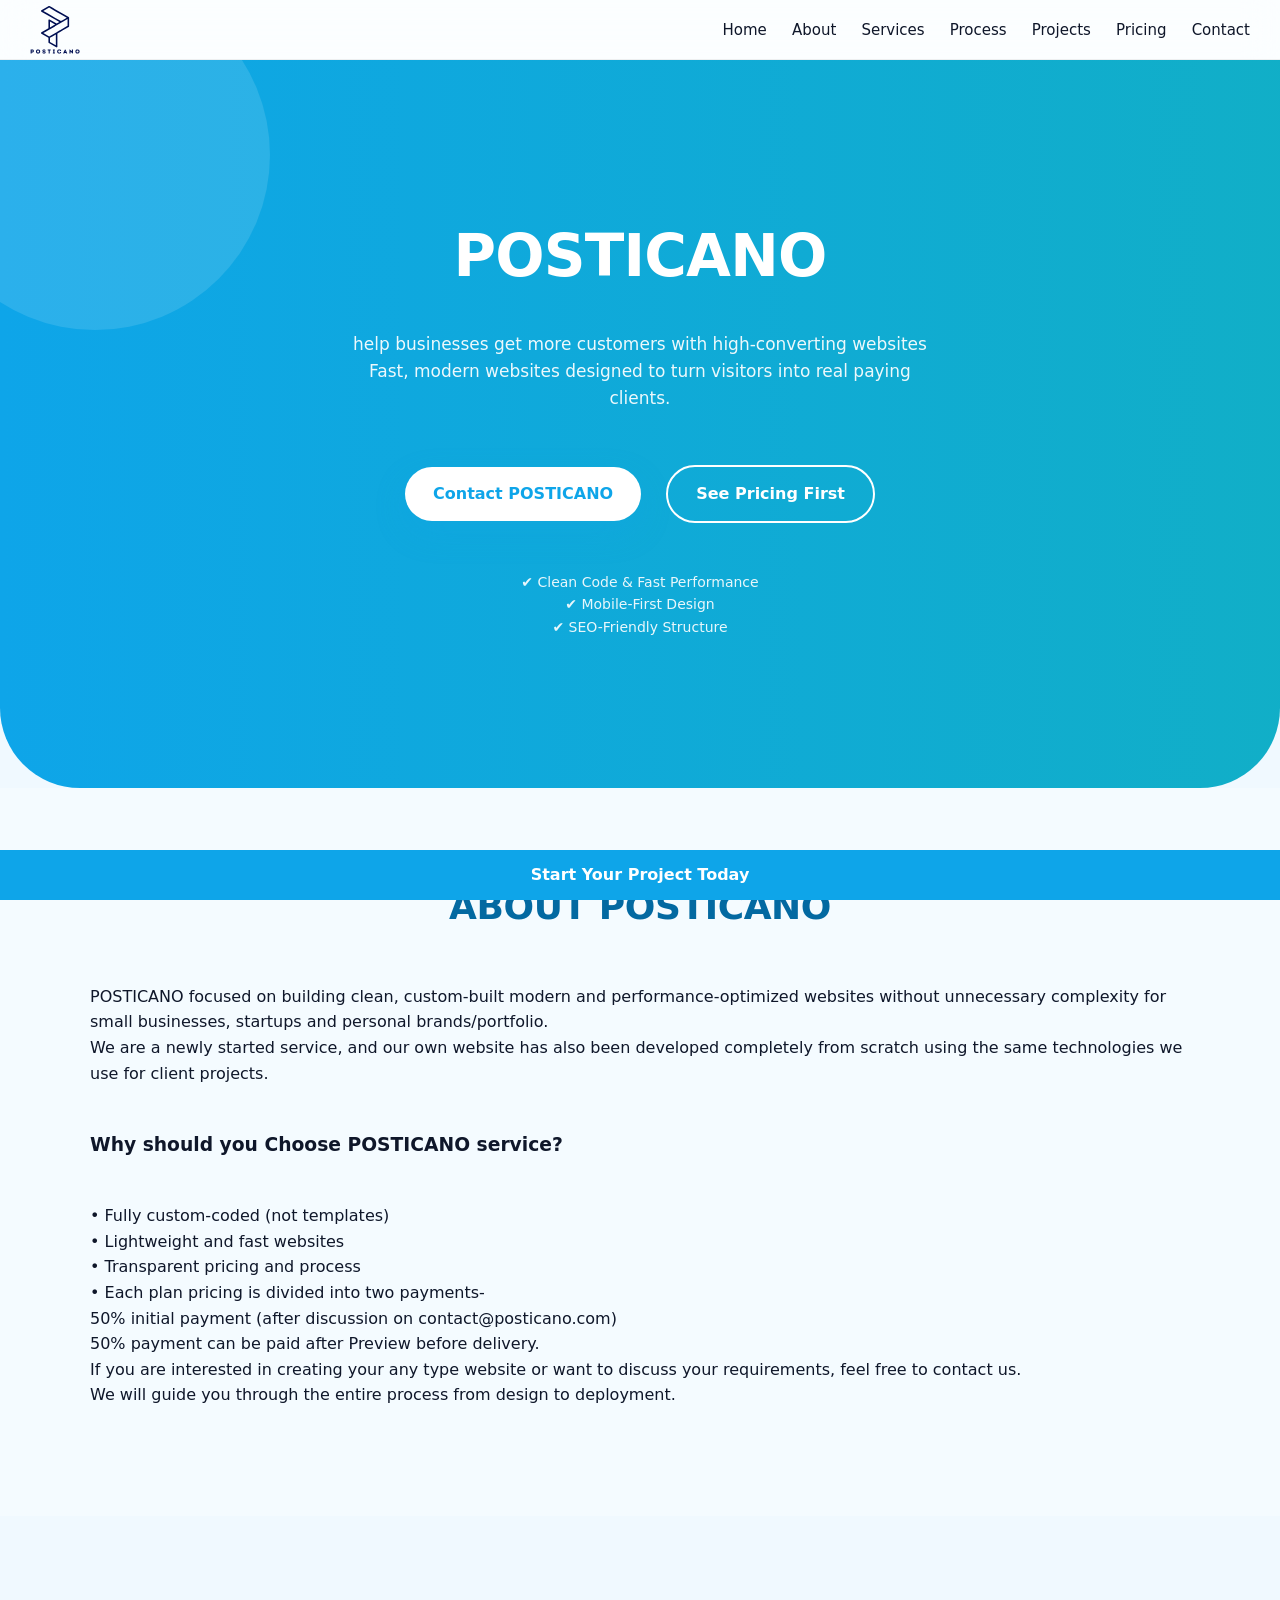
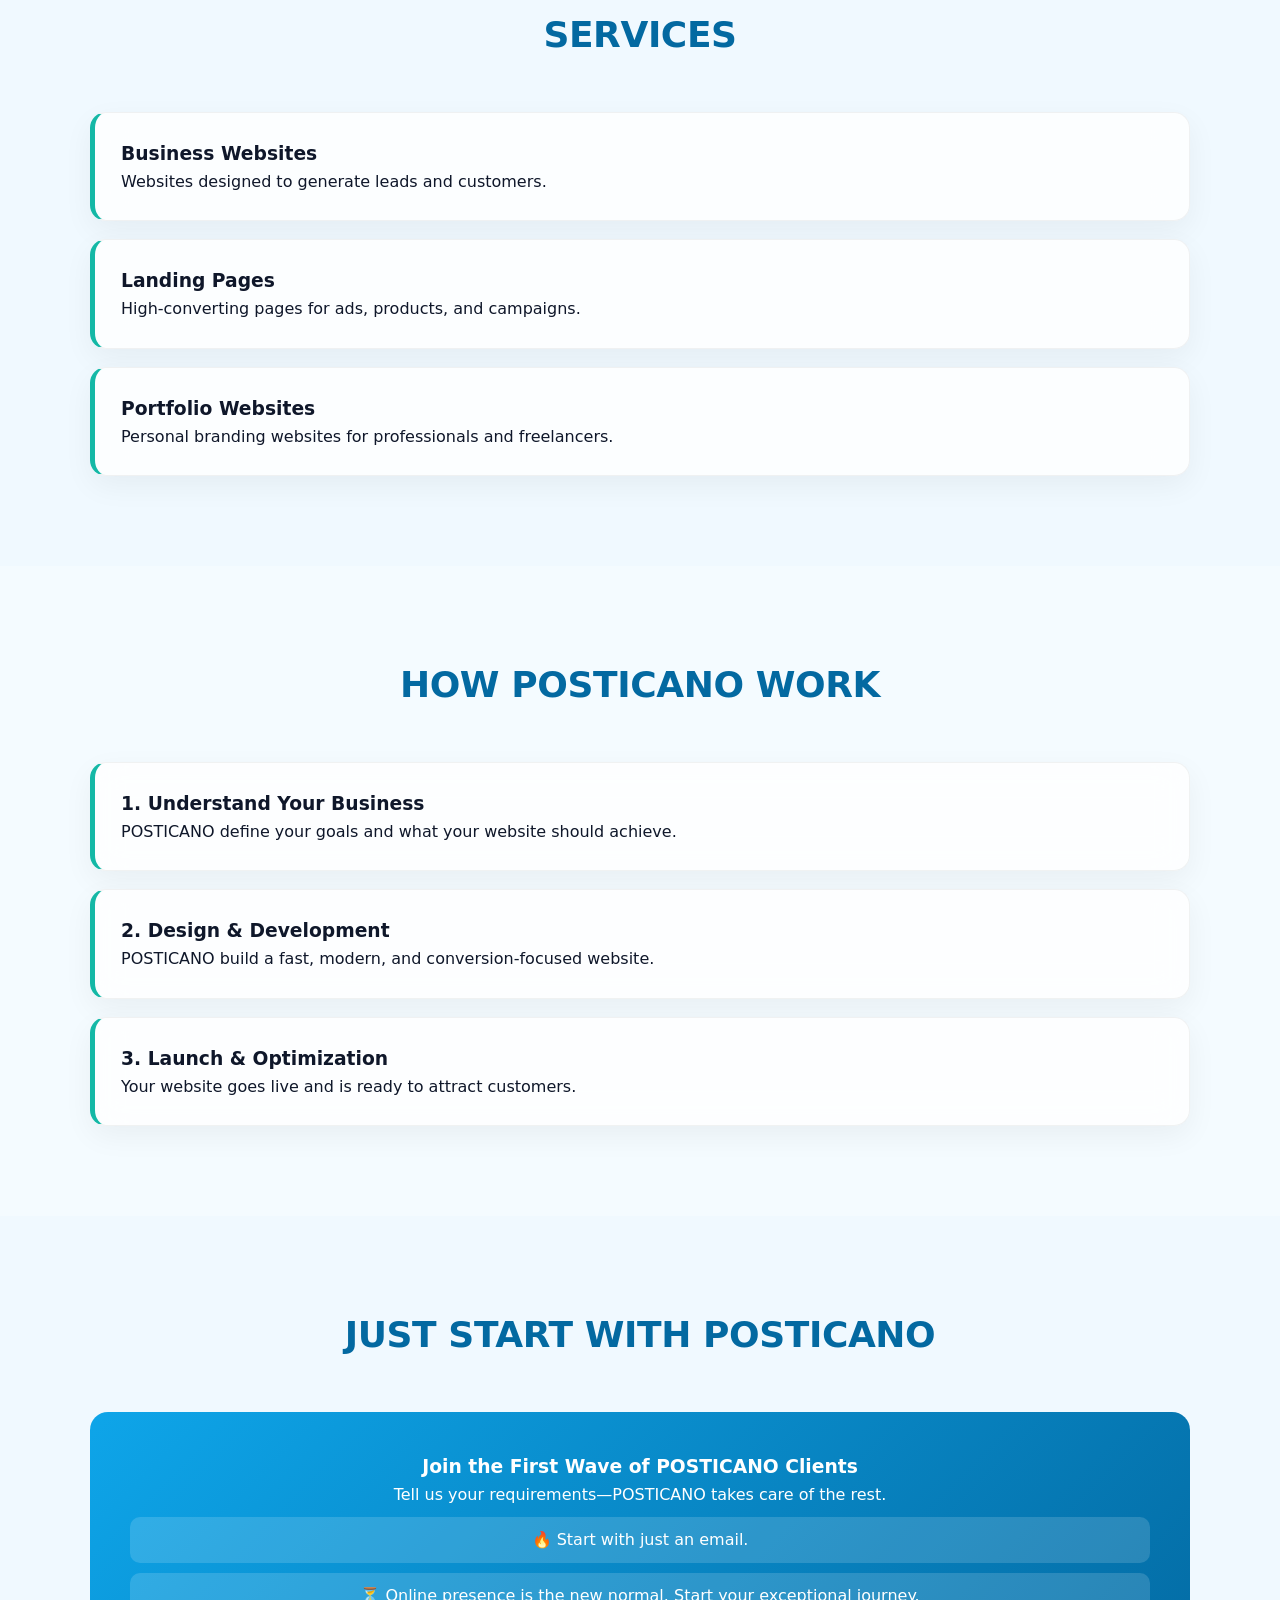
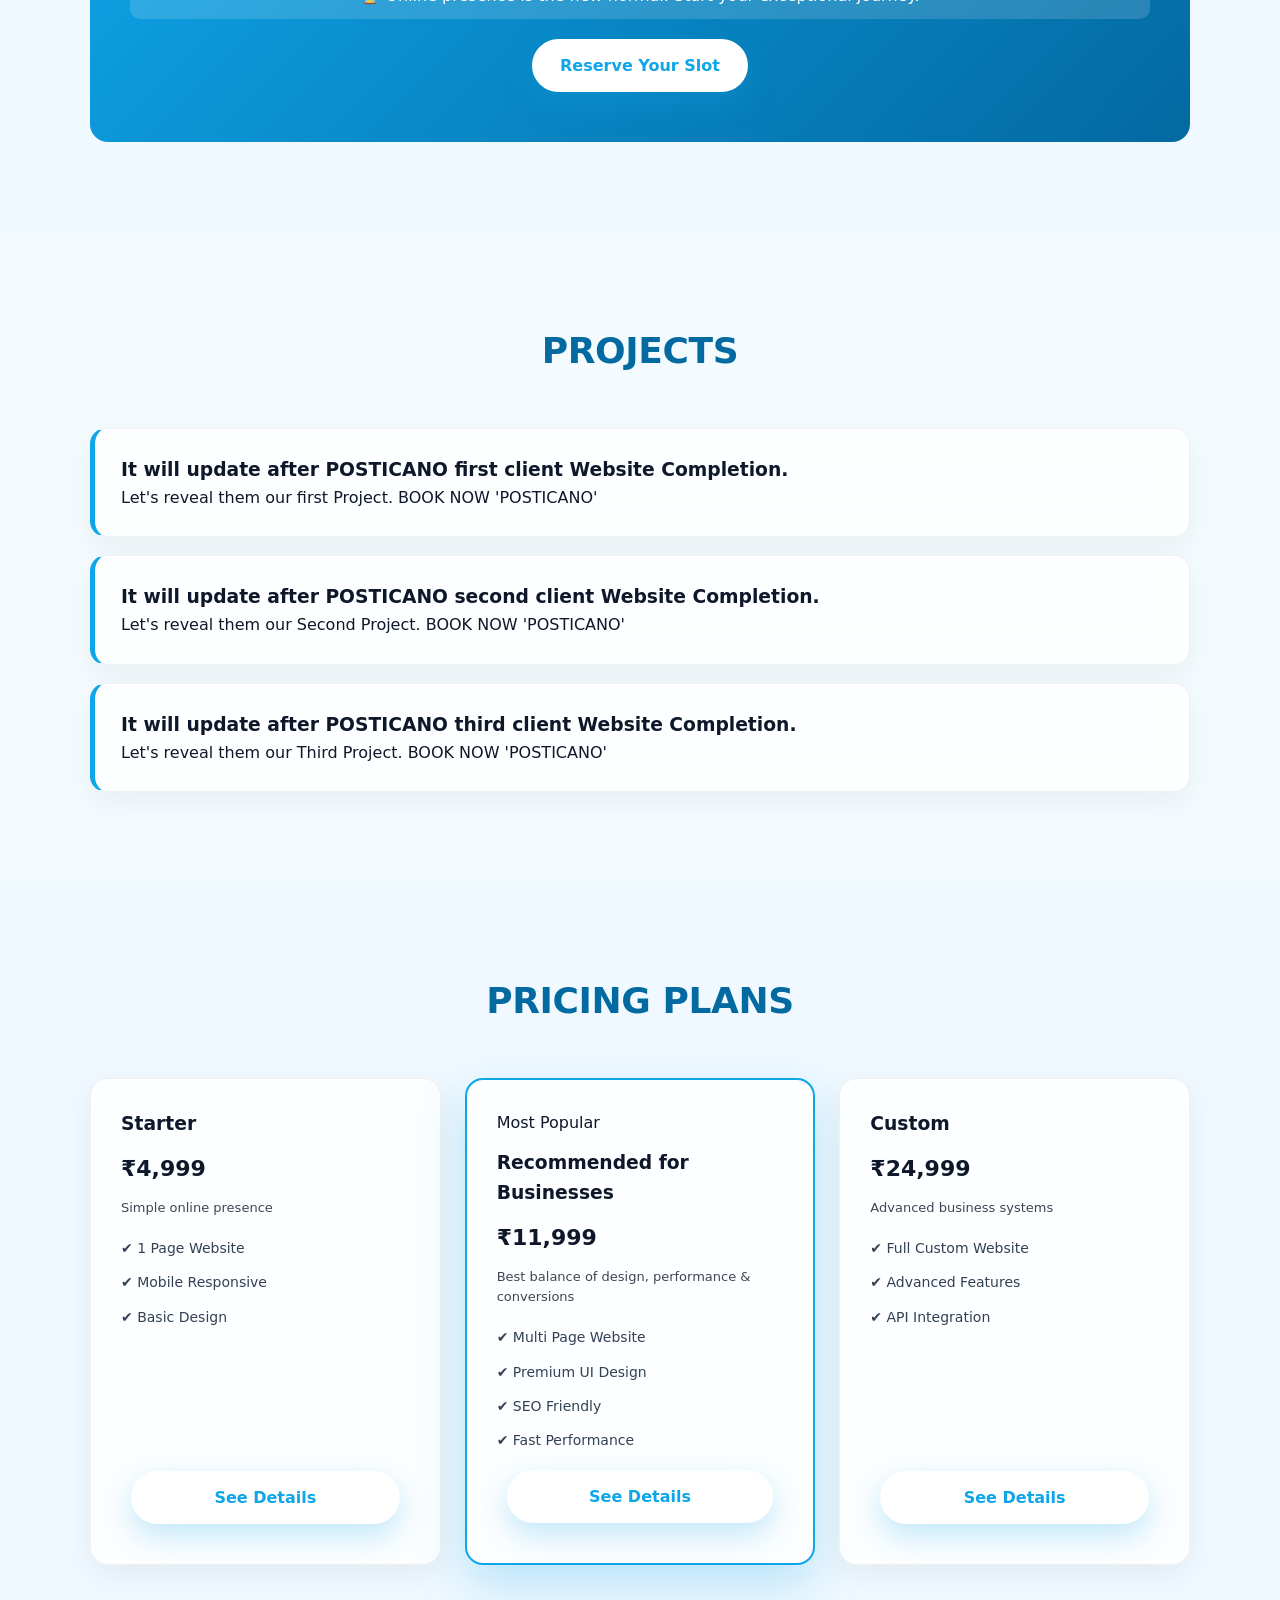
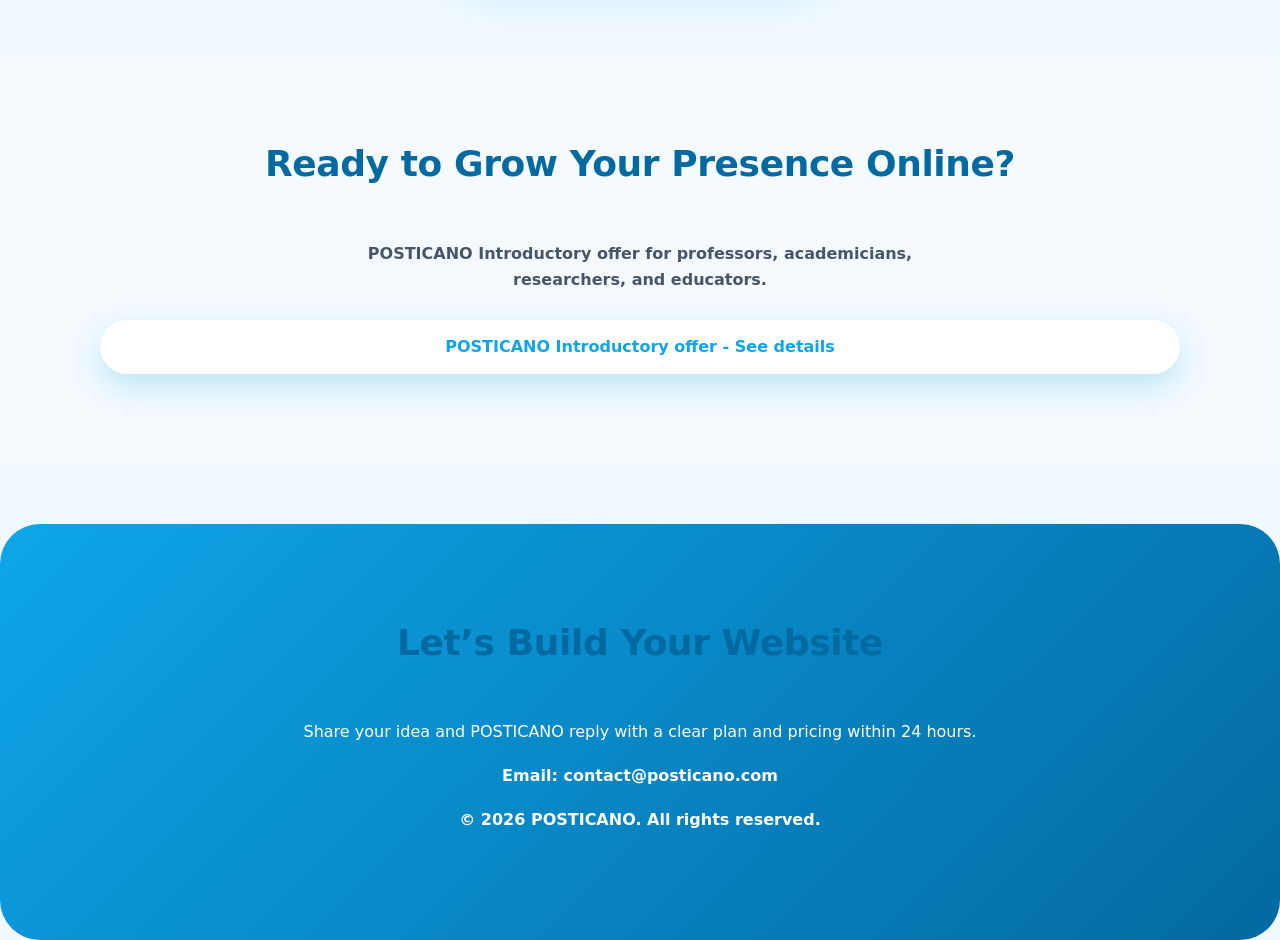
==== index.html @ 4bf5149e "Update index.html" ====
<!DOCTYPE html>
<html lang="en">

<head>
  <meta charset="UTF-8" />
  <meta name="viewport" content="width=device-width, initial-scale=1.0"/>

  <title>POSTICANO | Freelance Web Developement Service</title>
  <link rel="icon" type="image/svg+xml" href="/favicon.svg">

  <meta name="description" content="Freelance web developer building high-converting, fast, and modern websites for businesses that want more customers.">

  <link rel="stylesheet" href="style.css">
	<link rel="manifest" href="posticano/manifest.json">

<meta name="theme-color" content="#0EA5E9">

<link rel="apple-touch-icon" href="/icons/icon-192.png">

<meta name="apple-mobile-web-app-capable" content="yes">

<meta name="apple-mobile-web-app-status-bar-style" content="default">

	<!-- Google tag (gtag.js) -->
<script async src="https://www.googletagmanager.com/gtag/js?id=G-PV6RDP1KFN"></script>
<script>
  window.dataLayer = window.dataLayer || [];
  function gtag(){dataLayer.push(arguments);}
  gtag('js', new Date());

  gtag('config', 'G-PV6RDP1KFN');
</script>
</head>

<body>

  <!-- ================= PROGRESS BAR ================= -->
  <div id="progress-bar"></div>

  <!-- ================= NAVBAR ================= -->
  <nav>

    
    <div>
      <a href="/" class="logo">
  <img src="logo.svg" alt="Logo"></a></div>

    <div>
      <a href="#home">Home</a>
      <a href="#about">About</a>
      <a href="#services">Services</a>
      <a href="#process">Process</a>
      <a href="#projects">Projects</a>
      <a href="#pricing">Pricing</a>
      <a href="#contact">Contact</a>
    </div>
  </nav>

  <!-- ================= HERO ================= -->
  <header class="hero" id="home">

    <div class="container reveal">

      <h1>
        POSTICANO
      </h1>

      <p>
        help businesses get more customers with high-converting websites Fast, modern websites designed to turn visitors into real paying clients.
      </p>

      <!-- CTA -->
      <div>
        <a href="#contact" class="btn primary">Contact POSTICANO</a>
        <a href="#pricing" class="btn secondary">See Pricing First</a>
      </div>

      <!-- TRUST SIGNAL -->
      <div style="margin-top:20px; font-size:14px; opacity:0.9;">
        ✔ Clean Code & Fast Performance<br>
        ✔ Mobile-First Design<br>
        ✔ SEO-Friendly Structure
      </div>

    </div>

  </header>

  <!-- ================= ABOUT ================= -->
  <section id="about">
    <div class="container reveal">

      <h2>ABOUT POSTICANO</h2>

      <p>
         POSTICANO focused on building clean, custom-built modern and performance-optimized websites without unnecessary complexity for small businesses, startups and personal brands/portfolio.<br>
        We are a newly started service, and our own website has also been developed completely from scratch using the same technologies we use for client projects.<br><br>                                                
	<h3>Why should you Choose POSTICANO service?</h3><br>
        • Fully custom-coded (not templates)<br>
        • Lightweight and fast websites<br>
        • Transparent pricing and process<br>
        • Each plan pricing is divided into two payments-<br>
          50% initial payment (after discussion on contact@posticano.com)<br>
          50% payment can be paid after Preview before delivery.<br>
        If you are interested in creating your any type website or want to discuss your requirements, feel free to contact us.<br>
        We will guide you through the entire process from design to deployment.
      </p>
    </div>
  </section>

  <!-- ================= SERVICES ================= -->
  <section id="services">
    <div class="container">

      <h2>SERVICES</h2>

      <div class="service-box reveal">
        <h3>Business Websites</h3>
        <p>Websites designed to generate leads and customers.</p>
      </div>

      <div class="service-box reveal">
        <h3>Landing Pages</h3>
        <p>High-converting pages for ads, products, and campaigns.</p>
      </div>

      <div class="service-box reveal">
        <h3>Portfolio Websites</h3>
        <p>Personal branding websites for professionals and freelancers.</p>
      </div>

    </div>
  </section>

  <!-- ================= PROCESS ================= -->
  <section id="process">
    <div class="container reveal">

      <h2>HOW POSTICANO WORK</h2>

      <div class="service-box">
        <h3>1. Understand Your Business</h3>
        <p>POSTICANO define your goals and what your website should achieve.</p>
      </div>

      <div class="service-box">
        <h3>2. Design & Development</h3>
        <p>POSTICANO build a fast, modern, and conversion-focused website.</p>
      </div>

      <div class="service-box">
        <h3>3. Launch & Optimization</h3>
        <p>Your website goes live and is ready to attract customers.</p>
      </div>

    </div>
  </section>

  <!-- ================= URGENCY ================= -->
  <section class="urgency reveal">
    <div class="container">

      <h2>JUST START WITH POSTICANO</h2>

      <div class="urgency-box">

        <h3>Join the First Wave of POSTICANO Clients</h3>

        <p>
          Tell us your requirements—POSTICANO takes care of the rest.
        </p>

        <div class="slot">🔥 Start with just an email.</div>
        <div class="slot">⏳ Online presence is the new normal. Start your exceptional journey.</div>

        <a href="#contact" class="btn primary">Reserve Your Slot</a>

      </div>

    </div>
  </section>

  <!-- ================= PROJECTS ================= -->
  <section id="projects">
    <div class="container">

      <h2>PROJECTS</h2>

      <div class="project-card reveal">
        <h3>It will update after POSTICANO first client Website Completion.</h3>
        <p>Let's reveal them our first Project. BOOK NOW   'POSTICANO'</p>
      </div>

      <div class="project-card reveal">
        <h3>It will update after POSTICANO second client Website Completion.</h3>
        <p>Let's reveal them our Second Project. BOOK NOW   'POSTICANO'</p>
      </div>

      <div class="project-card reveal">
        <h3>It will update after POSTICANO third client Website Completion.</h3>
        <p>Let's reveal them our Third Project. BOOK NOW   'POSTICANO'</p>
      </div>

    </div>
  </section>

  <!-- ================= PRICING ================= -->
  <section id="pricing">
    <div class="container reveal">

      <h2>PRICING PLANS</h2>

      <div class="pricing-table">

        <div class="pricing-card">
          <h3>Starter</h3>
          <p class="price">₹4,999</p>
          <p style="font-size:13px; opacity:0.8;">Simple online presence</p>

          <ul>
            <li>✔ 1 Page Website</li>
            <li>✔ Mobile Responsive</li>
            <li>✔ Basic Design</li>
          </ul>

          <a href="starter.html" class="btn primary">See Details</a>
        </div>

        <div class="pricing-card featured">

          <div class="badge">Most Popular</div>

          <h3>Recommended for Businesses</h3>
          <p class="price">₹11,999</p>
          <p style="font-size:13px; opacity:0.8;">
            Best balance of design, performance & conversions
          </p>

          <ul>
            <li>✔ Multi Page Website</li>
            <li>✔ Premium UI Design</li>
            <li>✔ SEO Friendly</li>
            <li>✔ Fast Performance</li>
          </ul>

          <a href="business.html" class="btn primary">See Details</a>

        </div>

        <div class="pricing-card">
          <h3>Custom</h3>
          <p class="price">₹24,999</p>
          <p style="font-size:13px; opacity:0.8;">Advanced business systems</p>

          <ul>
            <li>✔ Full Custom Website</li>
            <li>✔ Advanced Features</li>
            <li>✔ API Integration</li>
          </ul>

          <a href="custom.html" class="btn primary">See Details</a>
        </div>

      </div>

    </div>
  </section>

  <!-- ================= FINAL CTA ================= -->
  <section class="final-cta reveal">
    <div class="container">

      <h2>Ready to Grow Your Presence Online?</h2>

      <p>
        <b>POSTICANO Introductory offer for professors, academicians, researchers, and educators.</b>
      </p>

      <a href="offer.html" class="btn primary"><b>POSTICANO Introductory offer - See details</b></a>

    </div>
  </section>

  <!-- ================= CONTACT ================= -->
  <section id="contact" class="contact">
    <div class="container reveal">

      <h2>Let’s Build Your Website</h2>

      <p>
        Share your idea and POSTICANO reply with a clear plan and pricing within 24 hours.
      </p>

      <p>
        <strong>Email: contact@posticano.com</strong>
      </p>
      <p><b>© 2026 POSTICANO. All rights reserved.<b></p>

    </div>
  </section>

  <!-- ================= STICKY CTA ================= -->
  <div class="sticky-cta">
    <a href="#contact">Start Your Project Today</a>
  </div>
  
 <!-- ================= JS ================= -->
  <script src="script.js"></script>

</body>
</html>
---- style.css ----
/* =========================
   GLOBAL RESET
========================= */

* {
  margin: 0;
  padding: 0;
  box-sizing: border-box;
}

html {
  scroll-behavior: smooth;
}

body {
  font-family: system-ui, -apple-system, BlinkMacSystemFont,
               "Segoe UI", Roboto, Helvetica, Arial, sans-serif;

  background: #F0F9FF;
  color: #0F172A;
  line-height: 1.6;
  overflow-x: hidden;
}

/* =========================
   LAYOUT RHYTHM SYSTEM
========================= */

section {
  padding: 90px 0;
}

section:nth-child(even) {
  background: rgba(255,255,255,0.25);
}

.container {
  width: 92%;
  max-width: 1100px;
  margin: auto;

  display: flex;
  flex-direction: column;
  gap: 18px;
}

/* =========================
   PROGRESS BAR
========================= */

#progress-bar {
  position: fixed;
  top: 0;
  left: 0;
  height: 4px;
  width: 0%;
  background: #0EA5E9;
  z-index: 9999;
}

/* =========================
   NAVBAR
========================= */
nav {
  height: 60px;
  padding: 0 20px;
}


nav {
  position: sticky;
  top: 0;
  z-index: 1000;

  display: flex;
  justify-content: space-between;
  align-items: center;

  padding: 6px 20px;

  background: rgba(255,255,255,0.75);
  backdrop-filter: blur(16px);

  border-bottom: 1px solid rgba(0,0,0,0.06);
}

nav a {
  text-decoration: none;
  color: #0F172A;
  margin: 0 10px;
  font-size: 15px;
  line-height: 1;
  transition: 0.3s;
}
nav a:hover {
  color: #0EA5E9;
}

nav a.active {
  color: #0EA5E9;
  font-weight: 600;
}

/* =========================
   HERO
========================= */

.hero {
  background: linear-gradient(270deg, #0EA5E9, #14B8A6, #0EA5E9);
  background-size: 400% 400%;
  animation: gradientFlow 10s ease infinite;

  color: white;
  text-align: center;

  padding: 150px 20px;

  border-bottom-left-radius: 80px;
  border-bottom-right-radius: 80px;

  position: relative;
  overflow: hidden;
}

.hero::before {
  content: "";
  position: absolute;
  width: 350px;
  height: 350px;
  background: rgba(255,255,255,0.12);
  border-radius: 50%;
  top: -80px;
  left: -80px;
}

.hero h1 {
  font-size: clamp(32px, 5vw, 58px);
  font-weight: 700;
  letter-spacing: -0.8px;
  margin-bottom: 10px;
}

.hero p {
  font-size: 17px;
  opacity: 0.92;
  max-width: 600px;
  margin: 0 auto 25px;
}

/* =========================
   BUTTONS
========================= */

.btn {
  display: inline-flex;
  align-items: center;
  justify-content: center;

  padding: 14px 28px;
  margin: 10px;

  border-radius: 50px;

  text-decoration: none;
  font-weight: 600;

  transition: all 0.3s ease;
  cursor: pointer;
}

.primary {
  background: white;
  color: #0EA5E9;
  box-shadow: 0 12px 30px rgba(14,165,233,0.25);
}

.primary:hover {
  transform: translateY(-4px) scale(1.04);
}

.secondary {
  border: 2px solid white;
  color: white;
}

.secondary:hover {
  background: white;
  color: #0EA5E9;
}

.disabled-btn {
  pointer-events: none;
  opacity: 0.5;
  cursor: not-allowed;
}
/* =========================
   HEADINGS
========================= */

h2 {
  text-align: center;
  font-size: clamp(26px, 4vw, 36px);
  margin-bottom: 30px;
  color: #0369A1;
  letter-spacing: -0.4px;
}

h3 {
  font-weight: 600;
}

/* =========================
   CARDS
========================= */

.service-box,
.project-card {
  background: rgba(255,255,255,0.8);
  backdrop-filter: blur(16px);

  padding: 26px;
  border-radius: 16px;

  border: 1px solid rgba(0,0,0,0.05);

  box-shadow: 0 10px 30px rgba(0,0,0,0.05);

  transition: 0.3s ease;
}

.service-box {
  border-left: 5px solid #14B8A6;
}

.project-card {
  border-left: 5px solid #0EA5E9;
}

.service-box:hover,
.project-card:hover {
  transform: translateY(-10px);
  box-shadow: 0 20px 50px rgba(0,0,0,0.12);
}

/* =========================
   CONTACT
========================= */

.contact {
  background: linear-gradient(135deg, #0EA5E9, #0369A1);
  color: white;

  text-align: center;

  padding: 90px 20px;

  border-radius: 40px;

  margin-top: 60px;
}

/* =========================
   PRICING
========================= */

.pricing-table {
  display: grid;
  gap: 24px;
}

@media (min-width: 768px) {
  .pricing-table {
    grid-template-columns: repeat(3, 1fr);
  }
}

.pricing-card {
  background: rgba(255,255,255,0.8);
  backdrop-filter: blur(16px);

  padding: 30px;
  border-radius: 18px;

  border: 1px solid rgba(0,0,0,0.05);

  box-shadow: 0 10px 30px rgba(0,0,0,0.06);

  transition: 0.35s ease;

  display: flex;
  flex-direction: column;
  gap: 12px;
}

.pricing-card:hover {
  transform: translateY(-10px);
  box-shadow: 0 20px 50px rgba(0,0,0,0.12);
}

.featured {
  border: 2px solid #0EA5E9;
  box-shadow: 0 20px 50px rgba(14,165,233,0.25);
}

.price {
  font-size: 22px;
  font-weight: 700;
}

.pricing-card ul {
  list-style: none;
  padding: 0;
}

.pricing-card ul li {
  padding: 6px 0;
  font-size: 14px;
  color: #334155;
}

/* =========================
   URGENCY SECTION
========================= */

.urgency-box {
  background: linear-gradient(135deg, #0EA5E9, #0369A1);
  color: white;

  padding: 40px;
  border-radius: 18px;

  text-align: center;

  animation: pulseBox 3s infinite;
}

.slot {
  background: rgba(255,255,255,0.15);
  padding: 10px;
  margin: 10px 0;
  border-radius: 10px;
}

/* =========================
   FINAL CTA
========================= */

.final-cta {
  text-align: center;
  padding: 80px 20px;
}

.final-cta p {
  max-width: 600px;
  margin: auto;
  color: #475569;
}

/* =========================
   STICKY CTA
========================= */

.sticky-cta {
  position: fixed;
  bottom: 0;
  width: 100%;

  background: #0EA5E9;

  text-align: center;
  padding: 12px;

  z-index: 999;
}

.sticky-cta a {
  color: white;
  text-decoration: none;
  font-weight: 600;
}

/* =========================
   REVEAL ANIMATION
========================= */

.reveal {
  opacity: 0;
  transform: translateY(25px);
  transition: 0.8s ease;
}

.reveal.active {
  opacity: 1;
  transform: translateY(0);
}

/* =========================
   ANIMATIONS
========================= */

@keyframes gradientFlow {
  0% { background-position: 0% 50%; }
  50% { background-position: 100% 50%; }
  100% { background-position: 0% 50%; }
}

@keyframes pulseBox {
  0% { transform: scale(1); }
  50% { transform: scale(1.01); }
  100% { transform: scale(1); }
}

/* =========================
   MOBILE UX POLISH
========================= */

@media (max-width: 768px) {

  nav {
    flex-direction: row;
    gap: 10px;
    text-align: center;
  }

  nav a {
    display: inline-block;
    margin: 6px 8px;
  }

  .hero {
    padding: 110px 20px;
    border-radius: 40px;
  }

  .btn {
    width: 100%;
    max-width: 280px;
    margin-left: auto;
    margin-right: auto;
    display: flex; /* override inline-flex */
  }

  .pricing-table {
    grid-template-columns: 1fr;
  }
}
/* =========================
   FIX PRICING BUTTON ALIGNMENT
========================= */

.pricing-card {
  display: flex;
  flex-direction: column;
}

/* pushes button to bottom */
.pricing-card .btn {
  margin-top: auto;
}

/* ensures equal height behavior */
.pricing-card {
  min-height: 100%;
}


/* =========================
   LOGO UPDATION
========================= */

.logo {
  display: flex;
  align-items: center;
}

.logo img {
  height: 50px;
  width: auto;
  display: block;
}
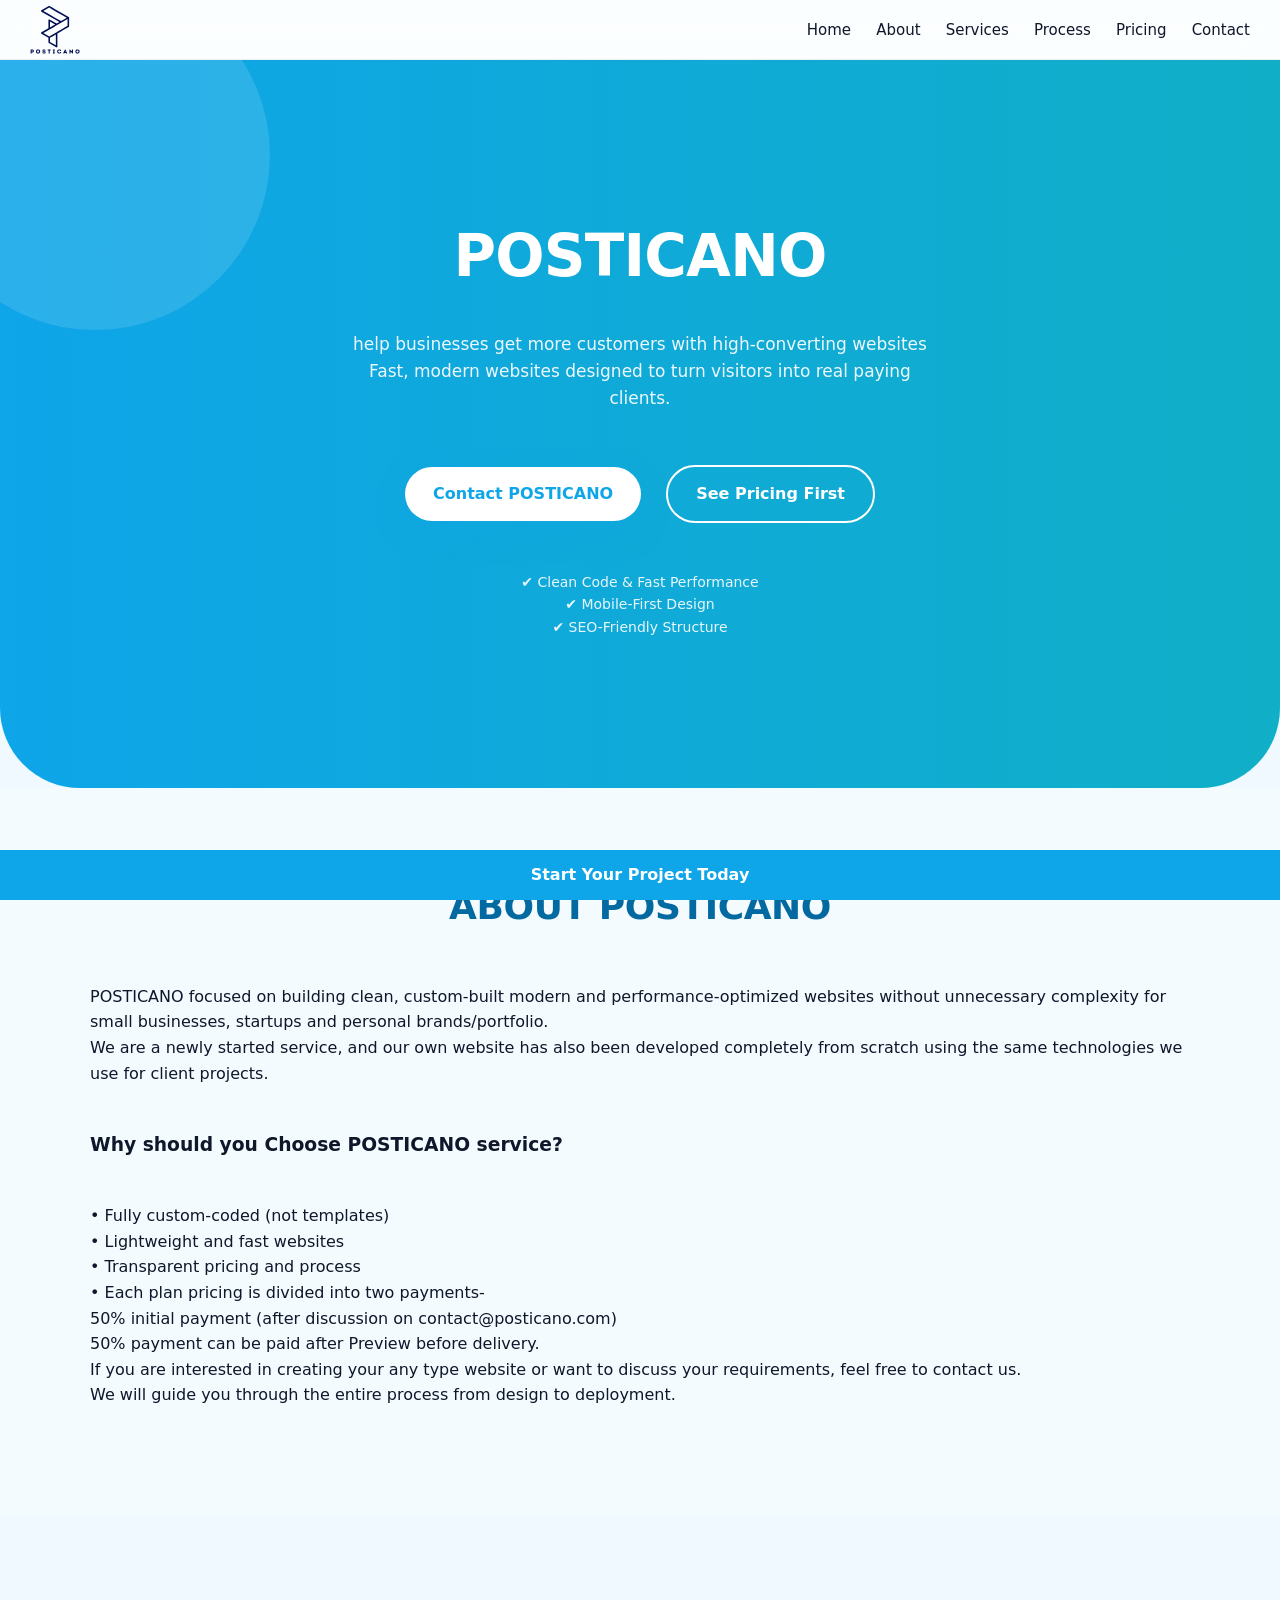
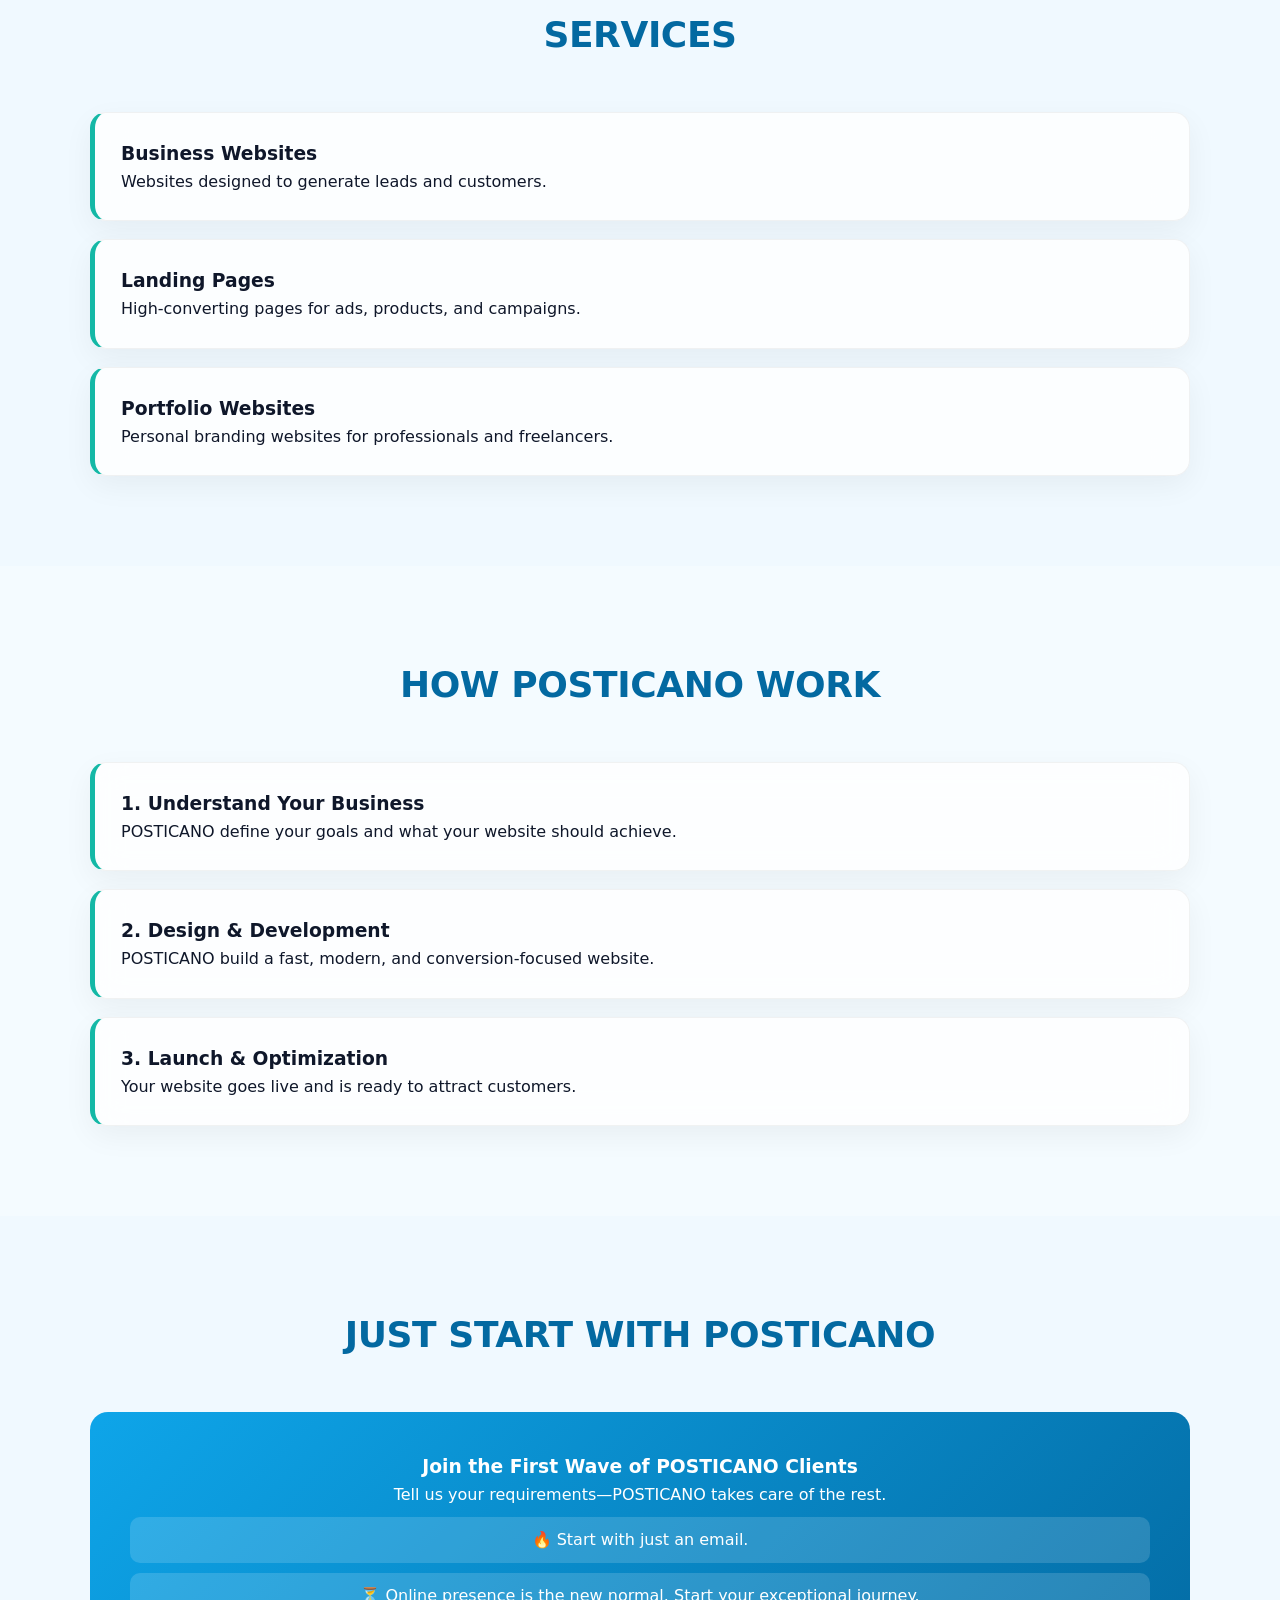
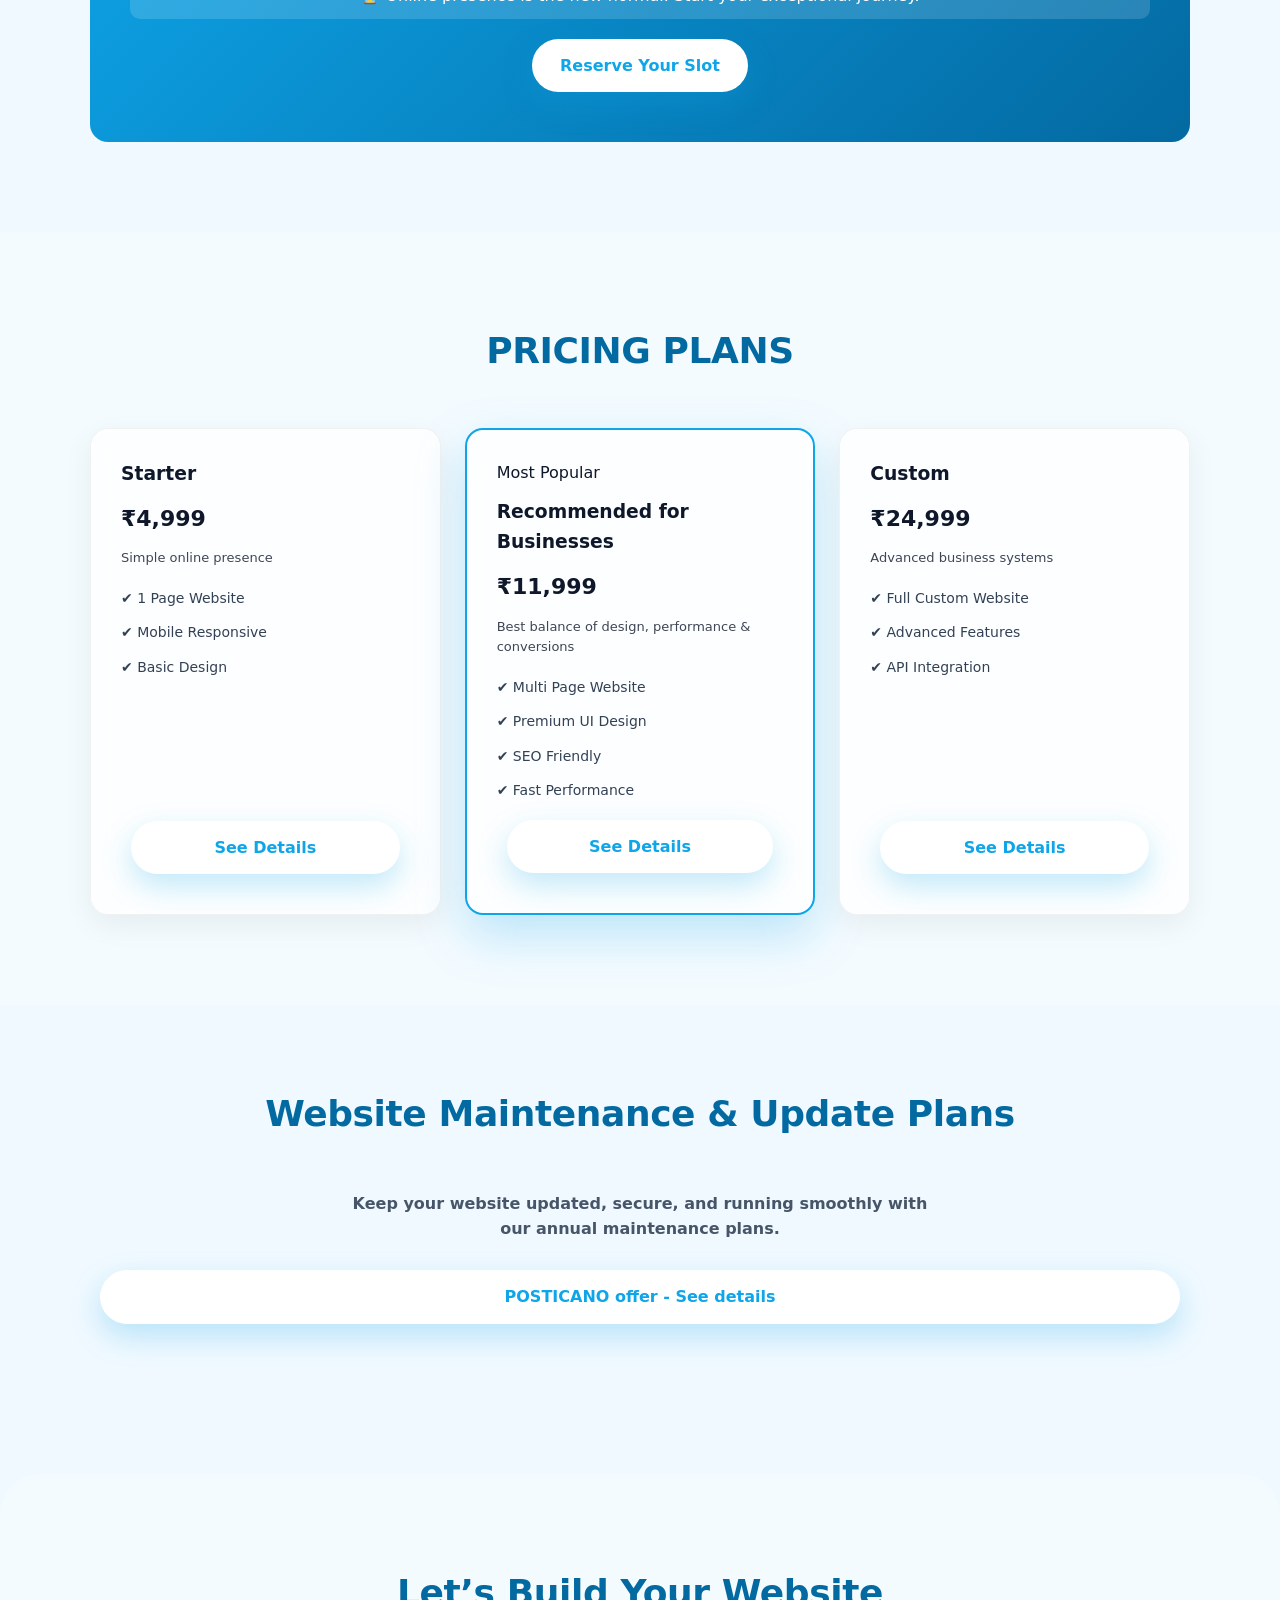
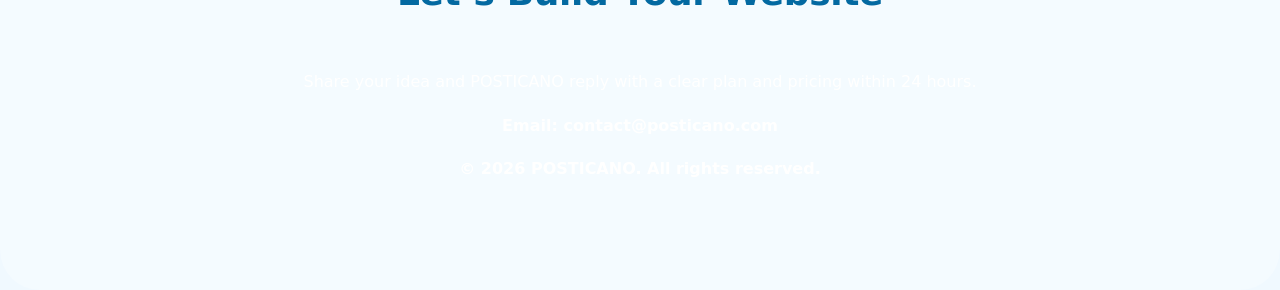
==== commit 20855161: "Update index.html" ====
--- a/index.html
+++ b/index.html
@@ -11,7 +11,7 @@
   <meta name="description" content="Freelance web developer building high-converting, fast, and modern websites for businesses that want more customers.">
 
   <link rel="stylesheet" href="style.css">
-	<link rel="manifest" href="posticano/manifest.json">
+	<link rel="manifest" href="/manifest.json">
 
 <meta name="theme-color" content="#0EA5E9">
 
@@ -50,7 +50,6 @@
       <a href="#about">About</a>
       <a href="#services">Services</a>
       <a href="#process">Process</a>
-      <a href="#projects">Projects</a>
       <a href="#pricing">Pricing</a>
       <a href="#contact">Contact</a>
     </div>
@@ -180,30 +179,7 @@
     </div>
   </section>
 
-  <!-- ================= PROJECTS ================= -->
-  <section id="projects">
-    <div class="container">
-
-      <h2>PROJECTS</h2>
-
-      <div class="project-card reveal">
-        <h3>It will update after POSTICANO first client Website Completion.</h3>
-        <p>Let's reveal them our first Project. BOOK NOW   'POSTICANO'</p>
-      </div>
-
-      <div class="project-card reveal">
-        <h3>It will update after POSTICANO second client Website Completion.</h3>
-        <p>Let's reveal them our Second Project. BOOK NOW   'POSTICANO'</p>
-      </div>
-
-      <div class="project-card reveal">
-        <h3>It will update after POSTICANO third client Website Completion.</h3>
-        <p>Let's reveal them our Third Project. BOOK NOW   'POSTICANO'</p>
-      </div>
-
-    </div>
-  </section>
-
+  
   <!-- ================= PRICING ================= -->
   <section id="pricing">
     <div class="container reveal">
@@ -270,13 +246,13 @@
   <section class="final-cta reveal">
     <div class="container">
 
-      <h2>Ready to Grow Your Presence Online?</h2>
-
-      <p>
-        <b>POSTICANO Introductory offer for professors, academicians, researchers, and educators.</b>
-      </p>
-
-      <a href="offer.html" class="btn primary"><b>POSTICANO Introductory offer - See details</b></a>
+      <h2>Website Maintenance & Update Plans</h2>
+
+      <p>
+        <b>Keep your website updated, secure, and running smoothly with our annual maintenance plans.</b>
+      </p>
+
+      <a href="offer.html" class="btn primary"><b>POSTICANO offer - See details</b></a>
 
     </div>
   </section>
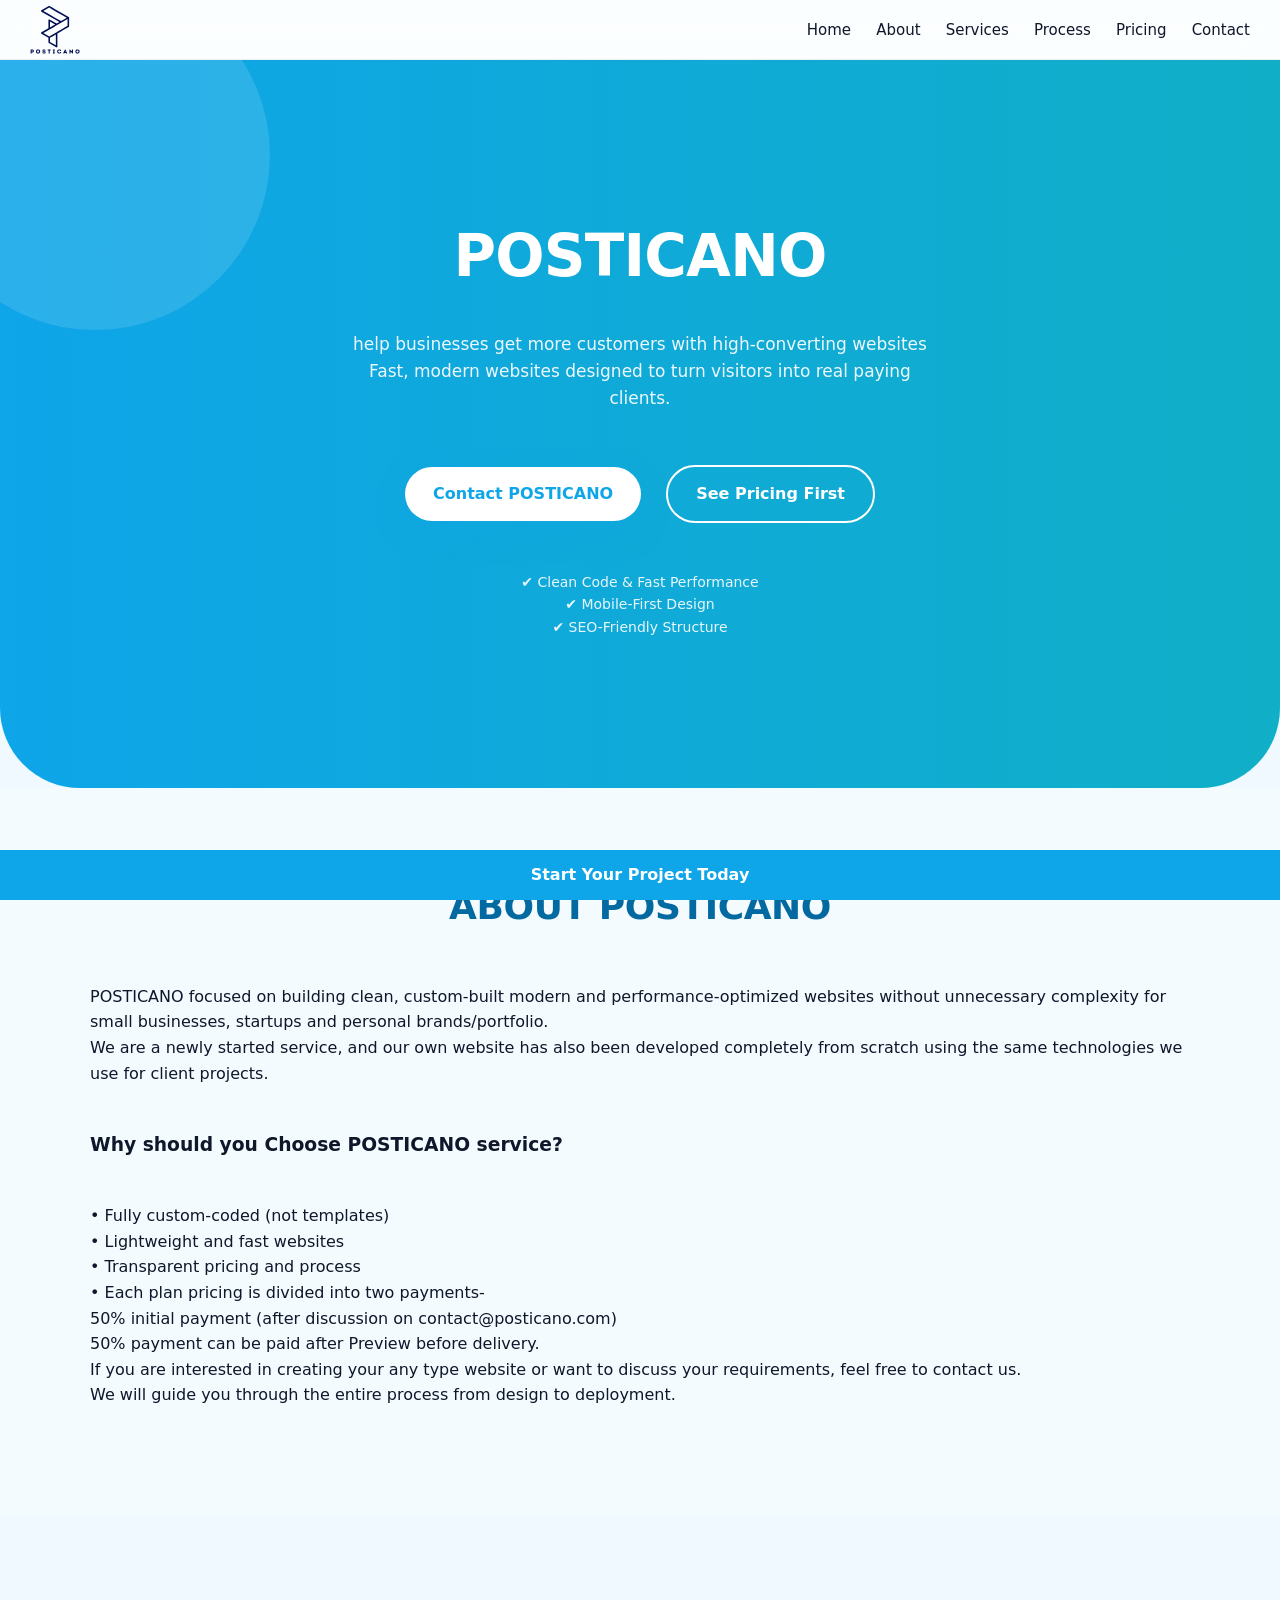
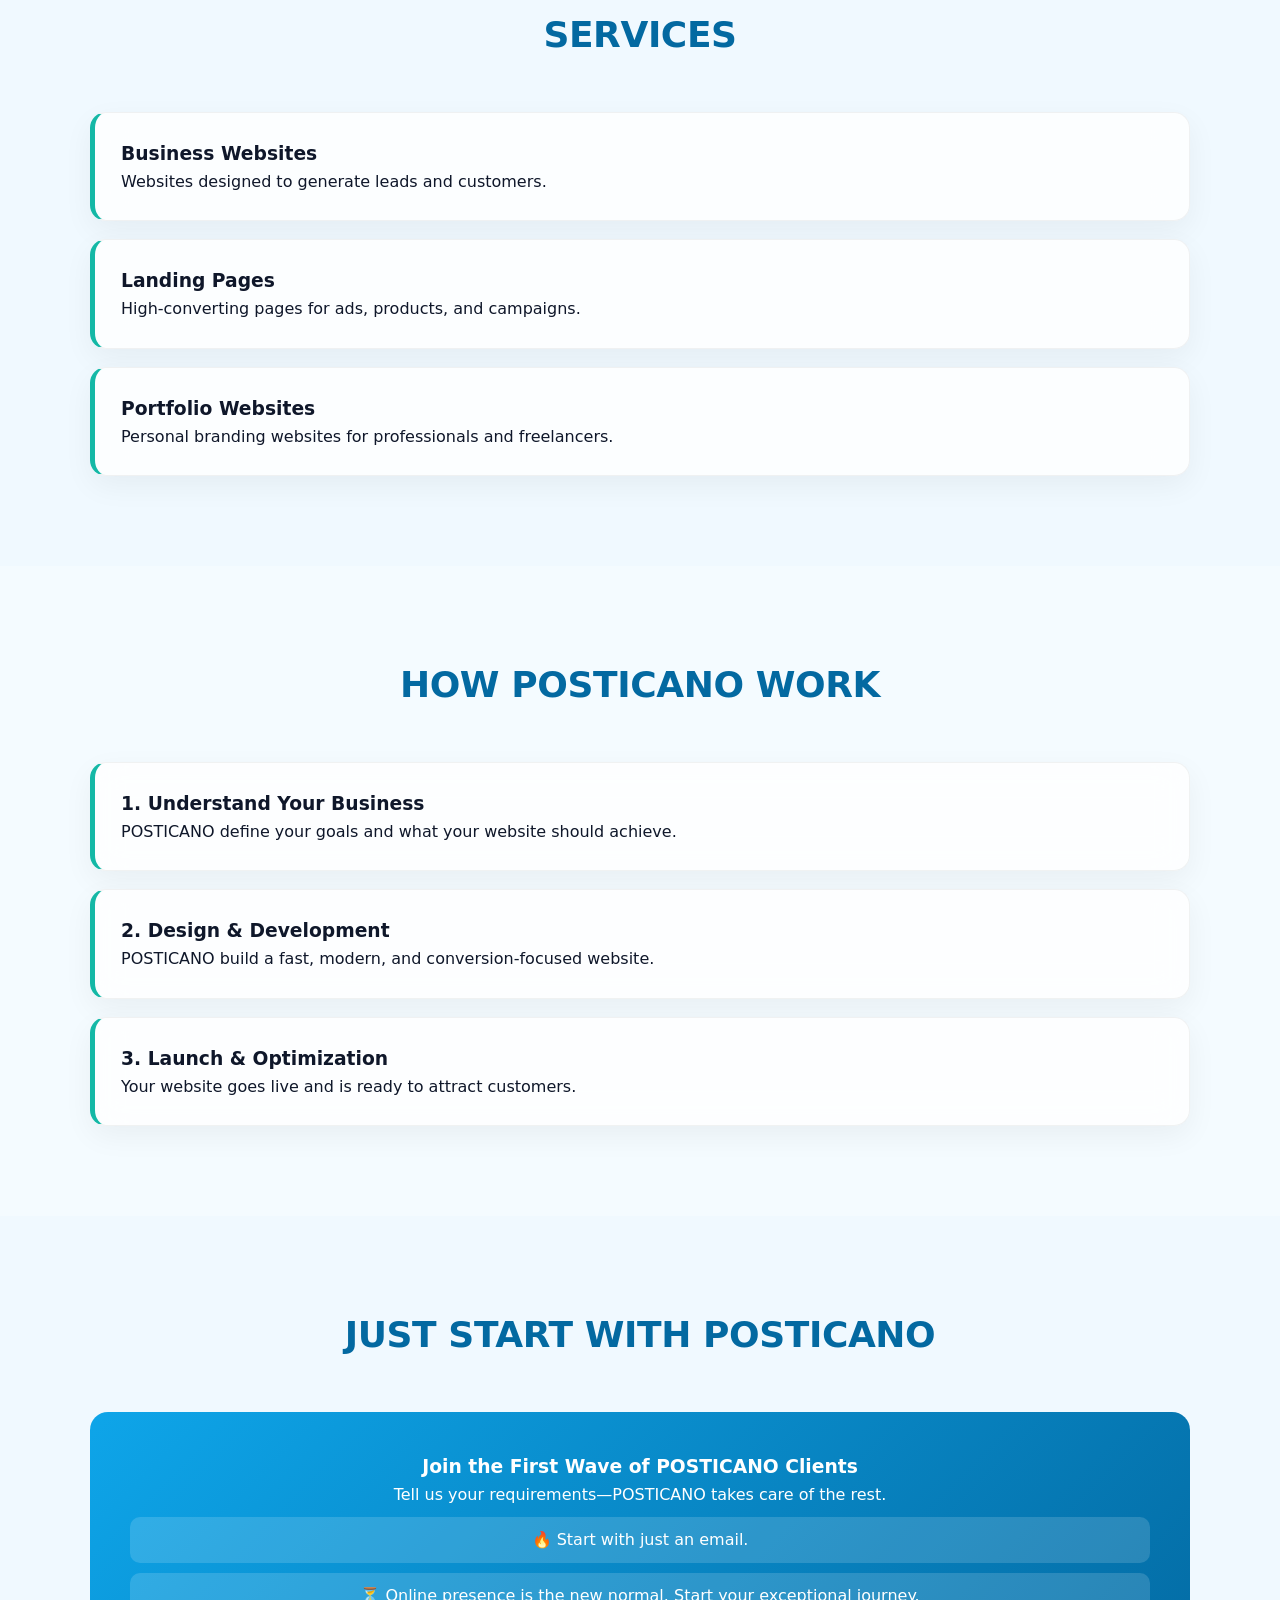
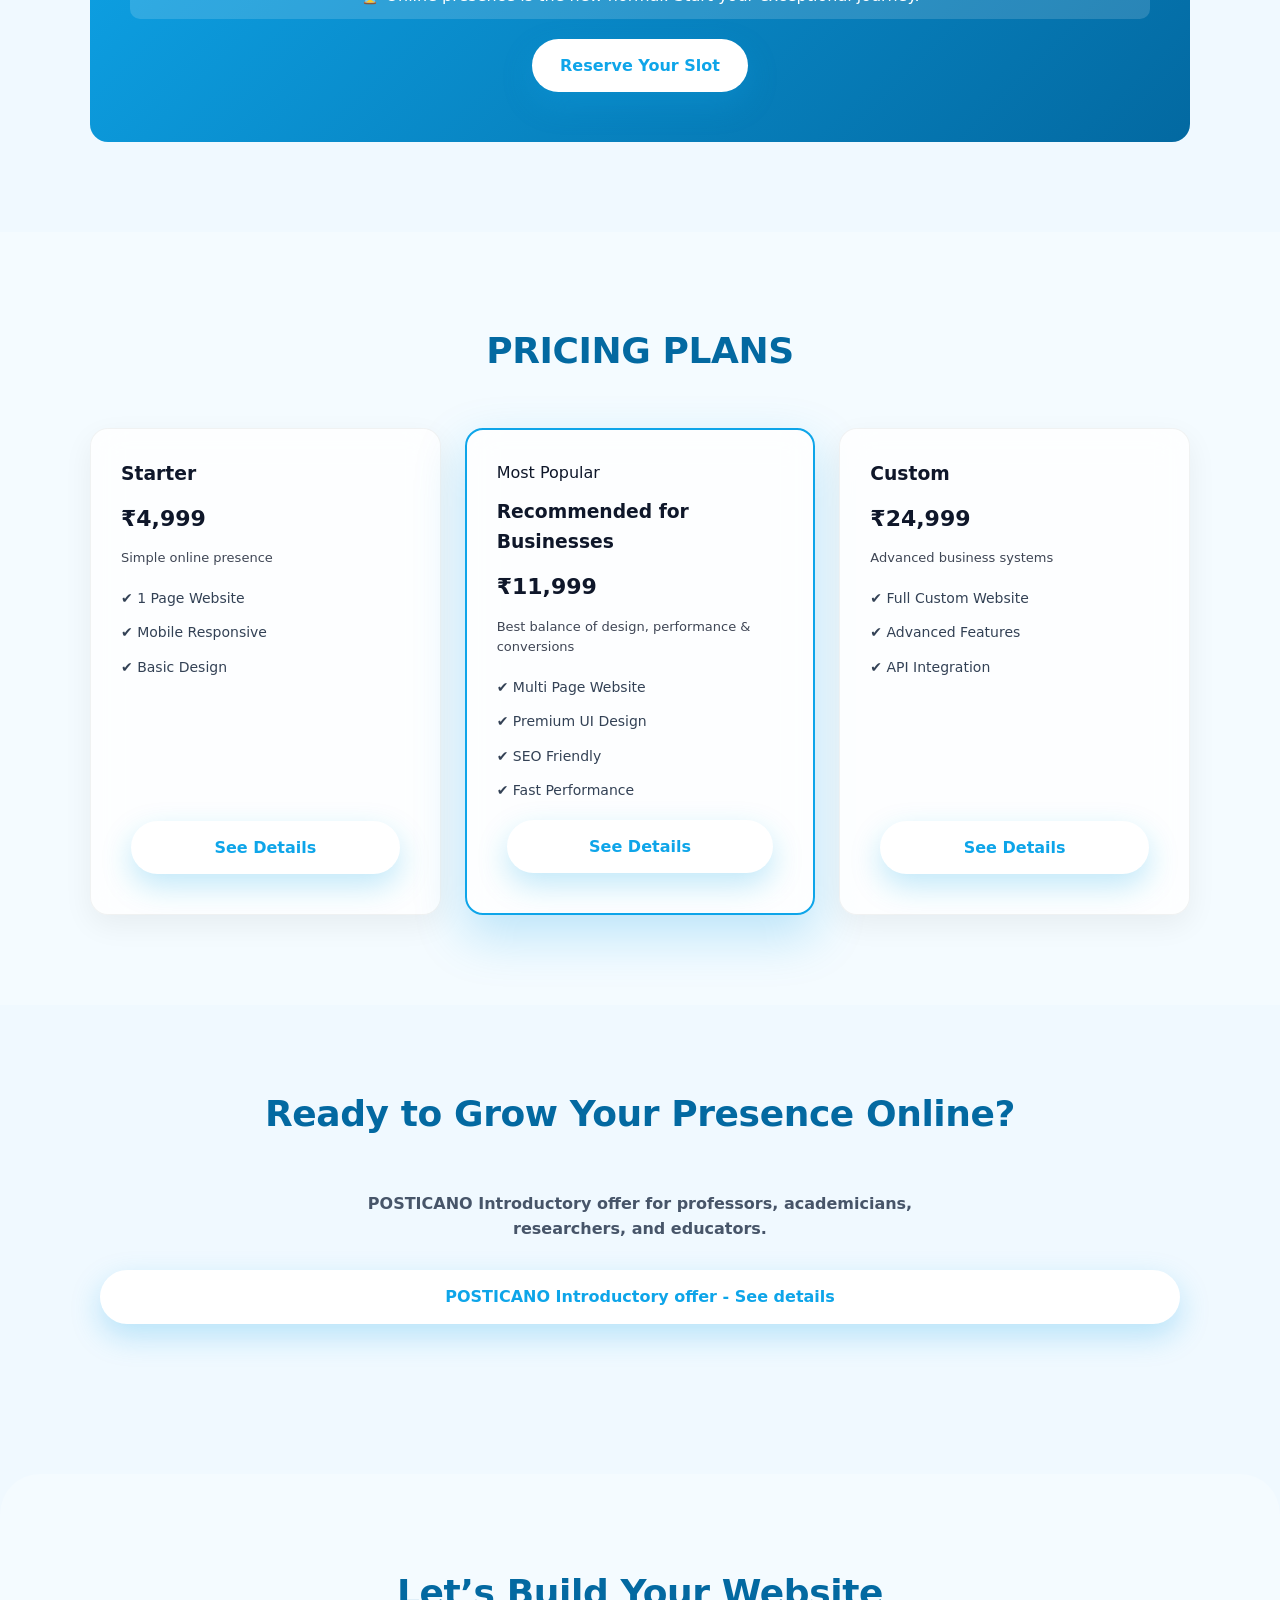
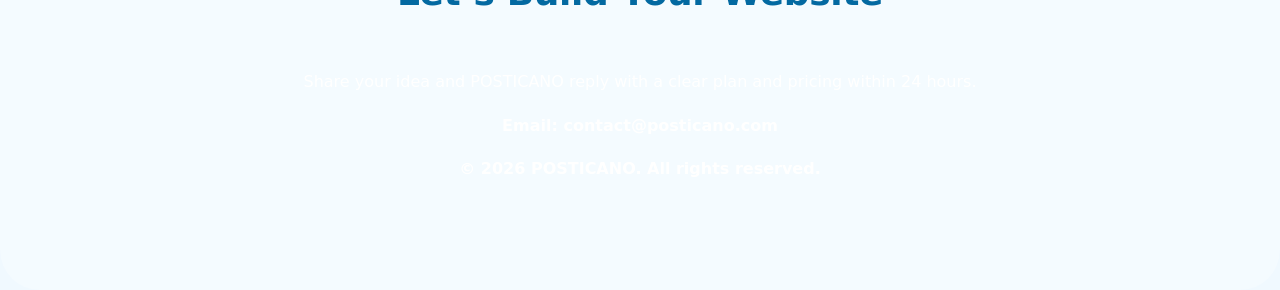
==== commit 27cf29f2: "Update index.html" ====
--- a/index.html
+++ b/index.html
@@ -180,6 +180,7 @@
   </section>
 
   
+
   <!-- ================= PRICING ================= -->
   <section id="pricing">
     <div class="container reveal">
@@ -246,13 +247,13 @@
   <section class="final-cta reveal">
     <div class="container">
 
-      <h2>Website Maintenance & Update Plans</h2>
-
-      <p>
-        <b>Keep your website updated, secure, and running smoothly with our annual maintenance plans.</b>
-      </p>
-
-      <a href="offer.html" class="btn primary"><b>POSTICANO offer - See details</b></a>
+      <h2>Ready to Grow Your Presence Online?</h2>
+
+      <p>
+        <b>POSTICANO Introductory offer for professors, academicians, researchers, and educators.</b>
+      </p>
+
+      <a href="offer.html" class="btn primary"><b>POSTICANO Introductory offer - See details</b></a>
 
     </div>
   </section>
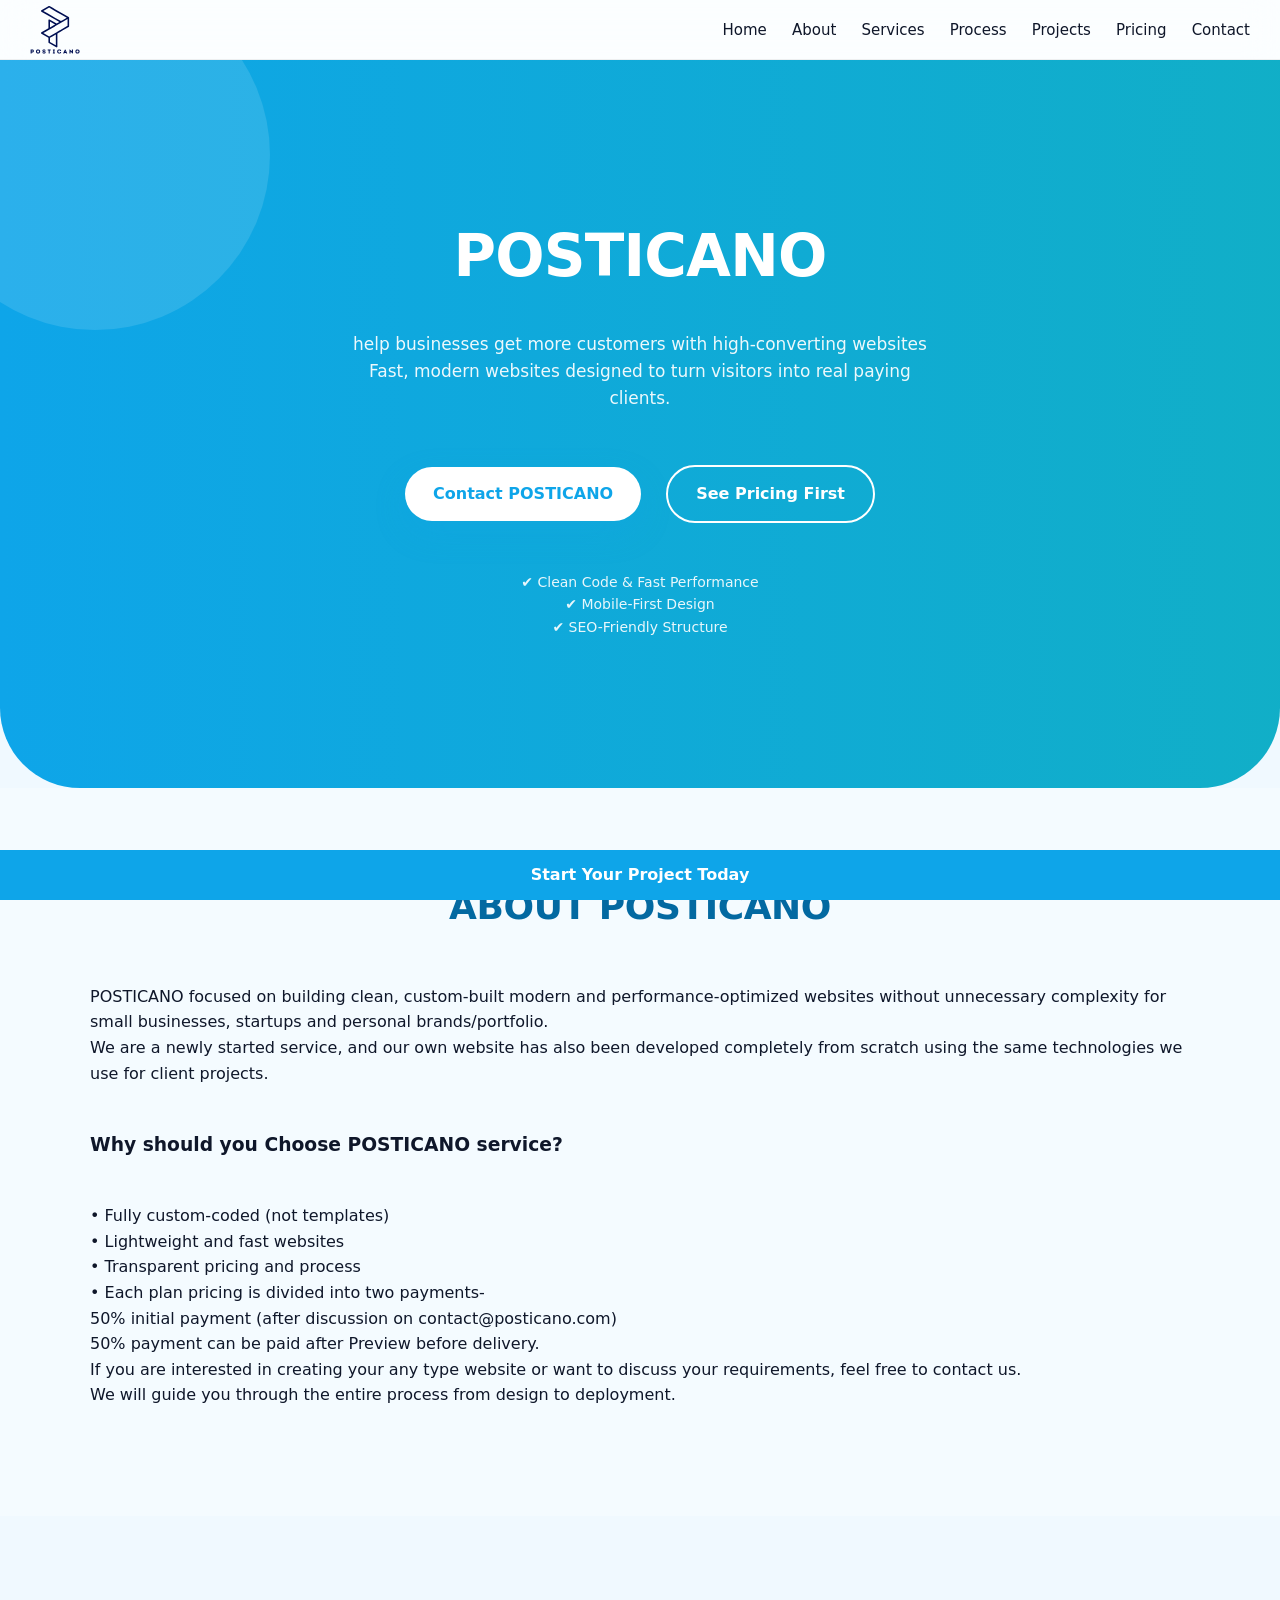
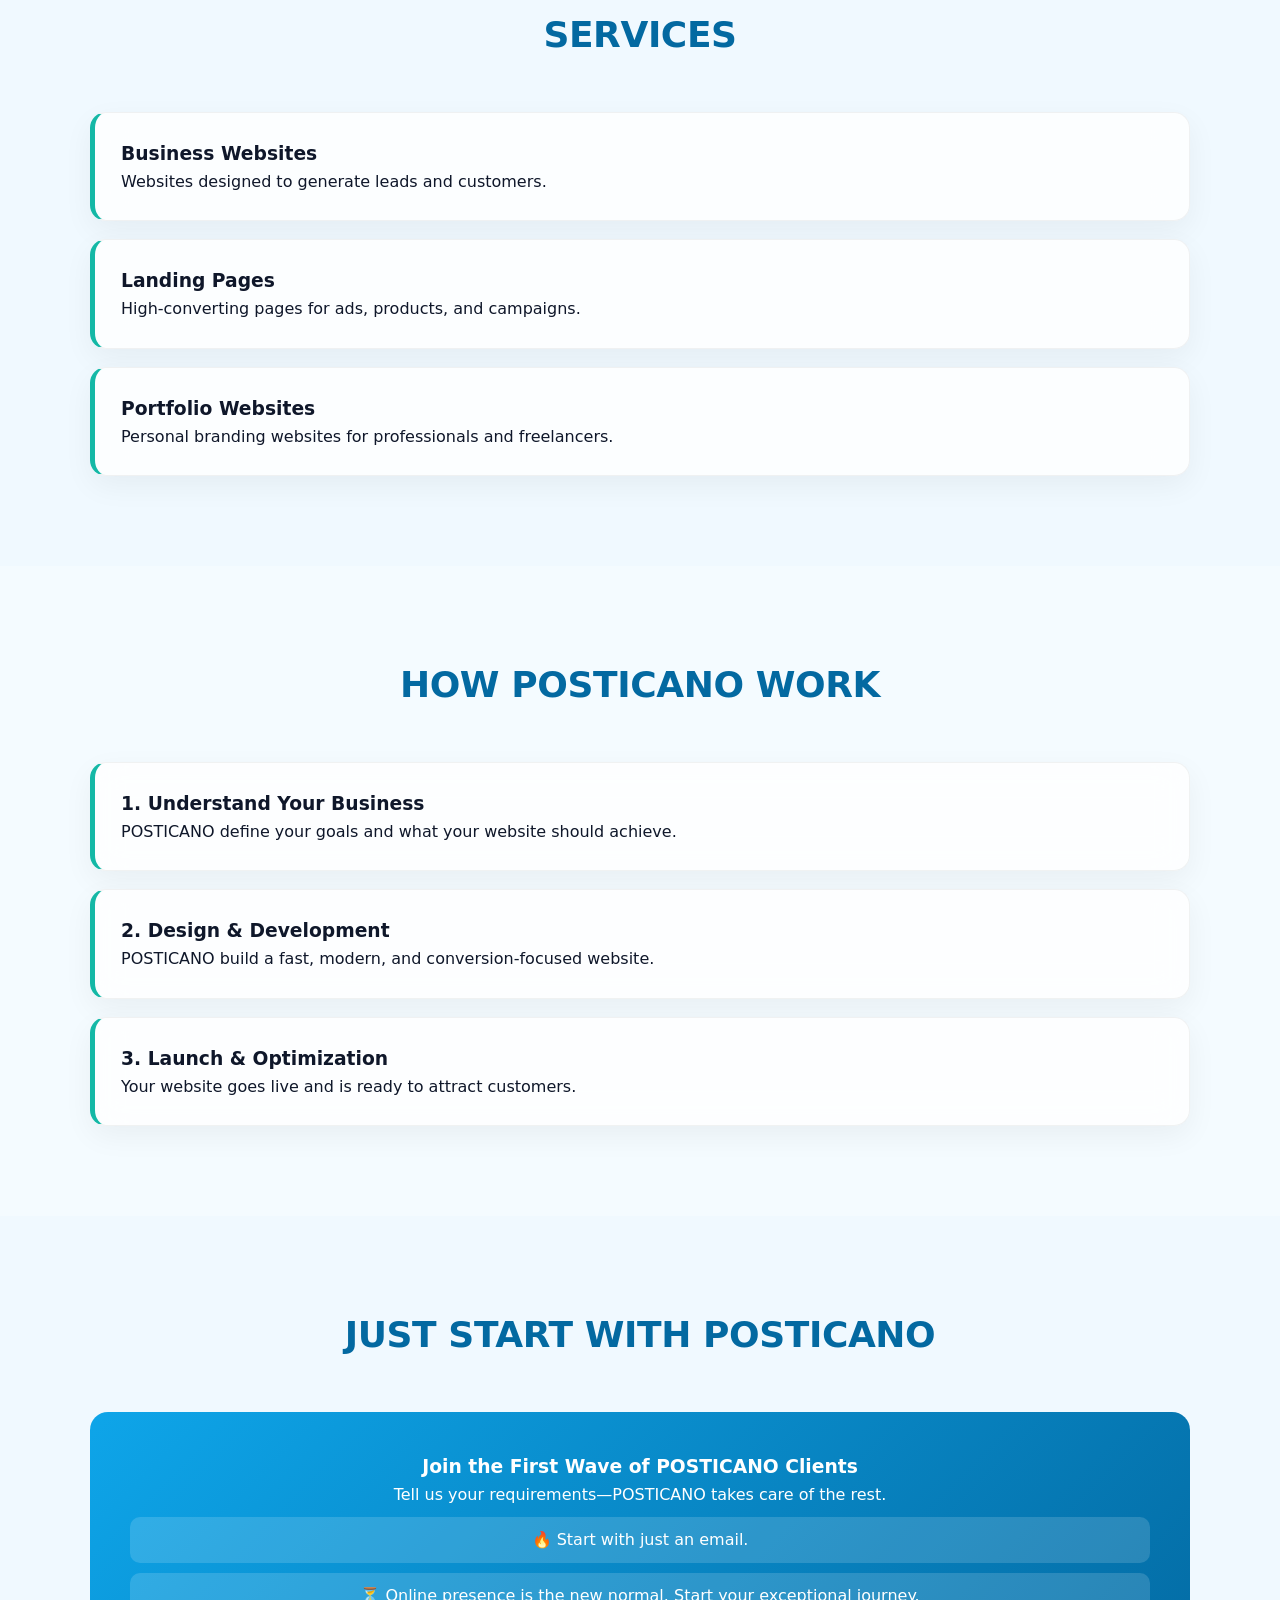
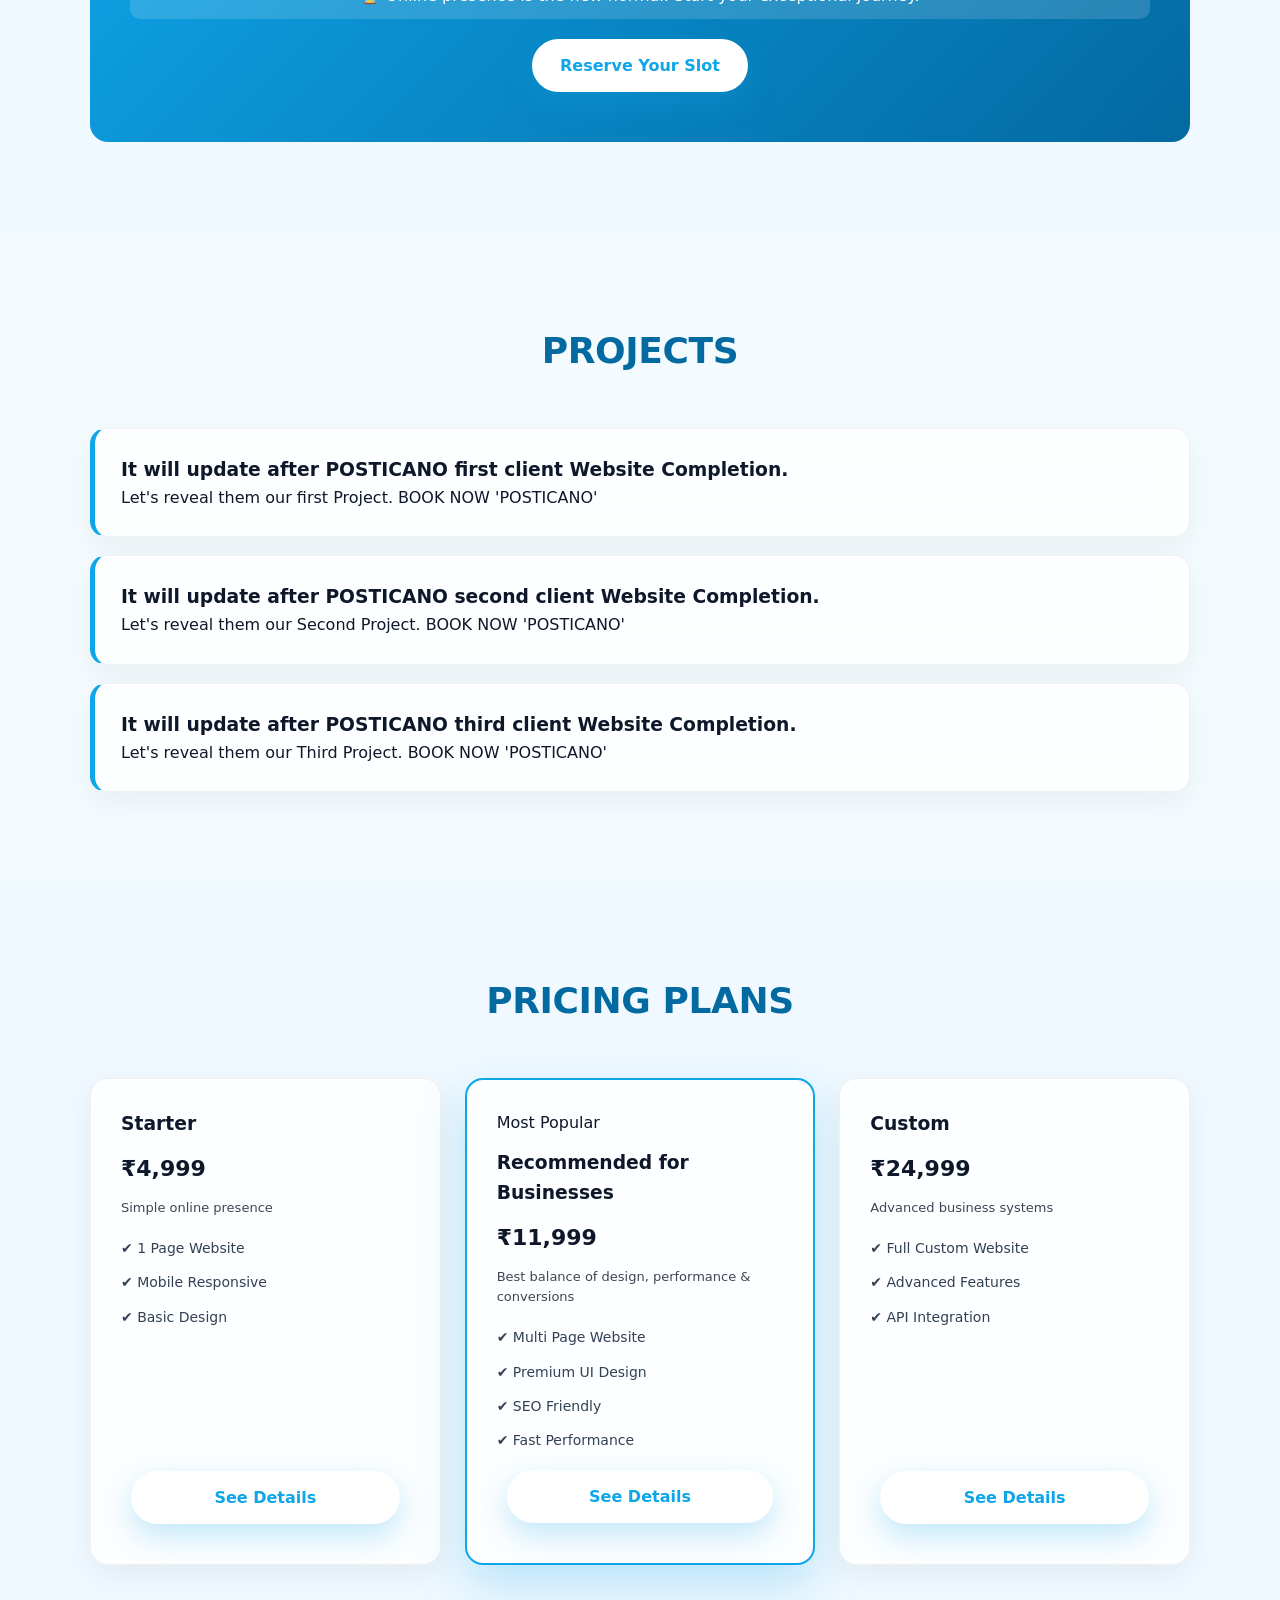
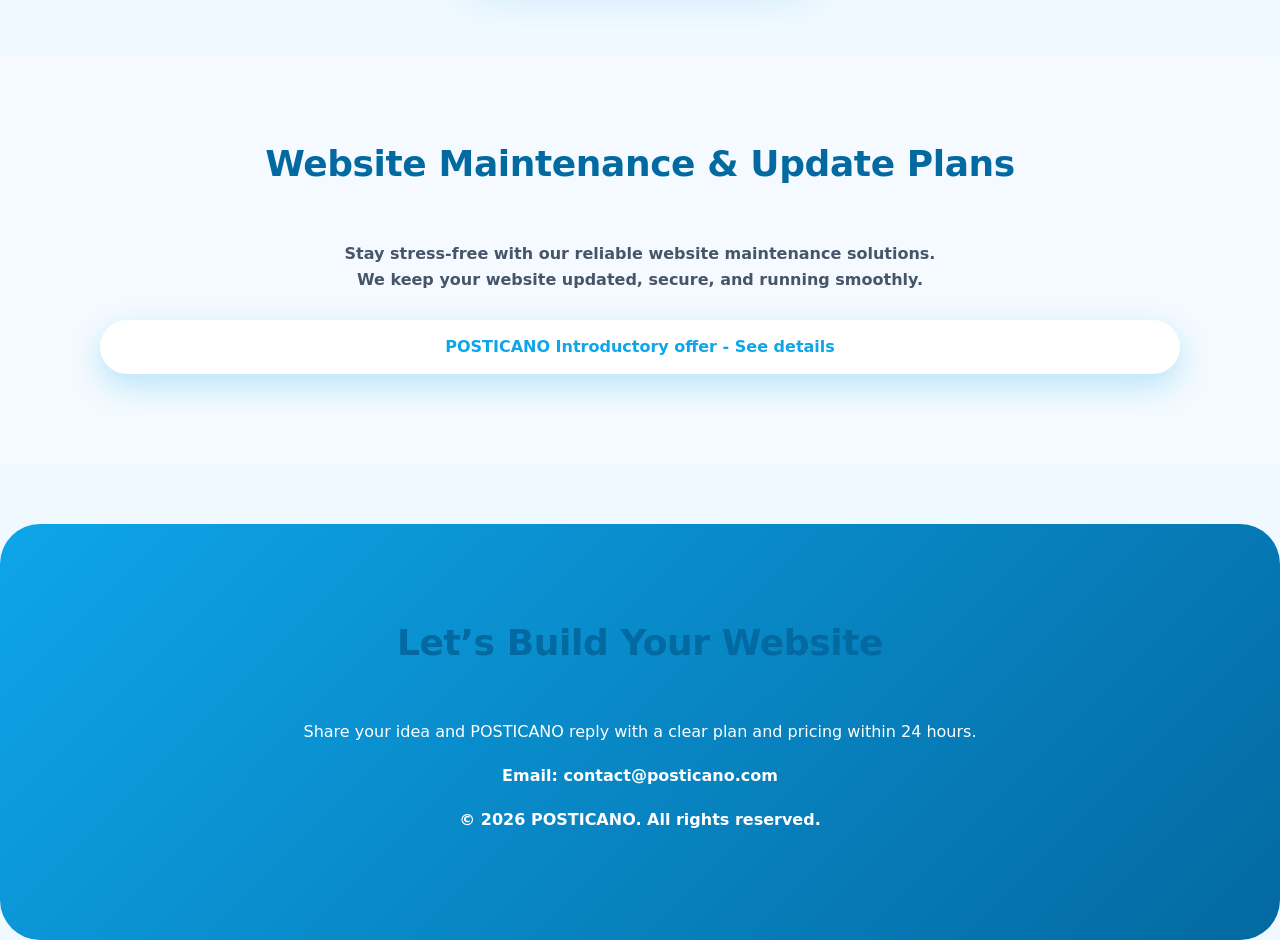
==== commit dca5ccf4: "Update index.html" ====
--- a/index.html
+++ b/index.html
@@ -50,6 +50,7 @@
       <a href="#about">About</a>
       <a href="#services">Services</a>
       <a href="#process">Process</a>
+      <a href="#projects">Projects</a>
       <a href="#pricing">Pricing</a>
       <a href="#contact">Contact</a>
     </div>
@@ -179,7 +180,29 @@
     </div>
   </section>
 
-  
+  <!-- ================= PROJECTS ================= -->
+  <section id="projects">
+    <div class="container">
+
+      <h2>PROJECTS</h2>
+
+      <div class="project-card reveal">
+        <h3>It will update after POSTICANO first client Website Completion.</h3>
+        <p>Let's reveal them our first Project. BOOK NOW   'POSTICANO'</p>
+      </div>
+
+      <div class="project-card reveal">
+        <h3>It will update after POSTICANO second client Website Completion.</h3>
+        <p>Let's reveal them our Second Project. BOOK NOW   'POSTICANO'</p>
+      </div>
+
+      <div class="project-card reveal">
+        <h3>It will update after POSTICANO third client Website Completion.</h3>
+        <p>Let's reveal them our Third Project. BOOK NOW   'POSTICANO'</p>
+      </div>
+
+    </div>
+  </section>
 
   <!-- ================= PRICING ================= -->
   <section id="pricing">
@@ -247,10 +270,10 @@
   <section class="final-cta reveal">
     <div class="container">
 
-      <h2>Ready to Grow Your Presence Online?</h2>
-
-      <p>
-        <b>POSTICANO Introductory offer for professors, academicians, researchers, and educators.</b>
+      <h2>Website Maintenance & Update Plans</h2>
+
+      <p>
+        <b>Stay stress-free with our reliable website maintenance solutions. We keep your website updated, secure, and running smoothly.</b>
       </p>
 
       <a href="offer.html" class="btn primary"><b>POSTICANO Introductory offer - See details</b></a>
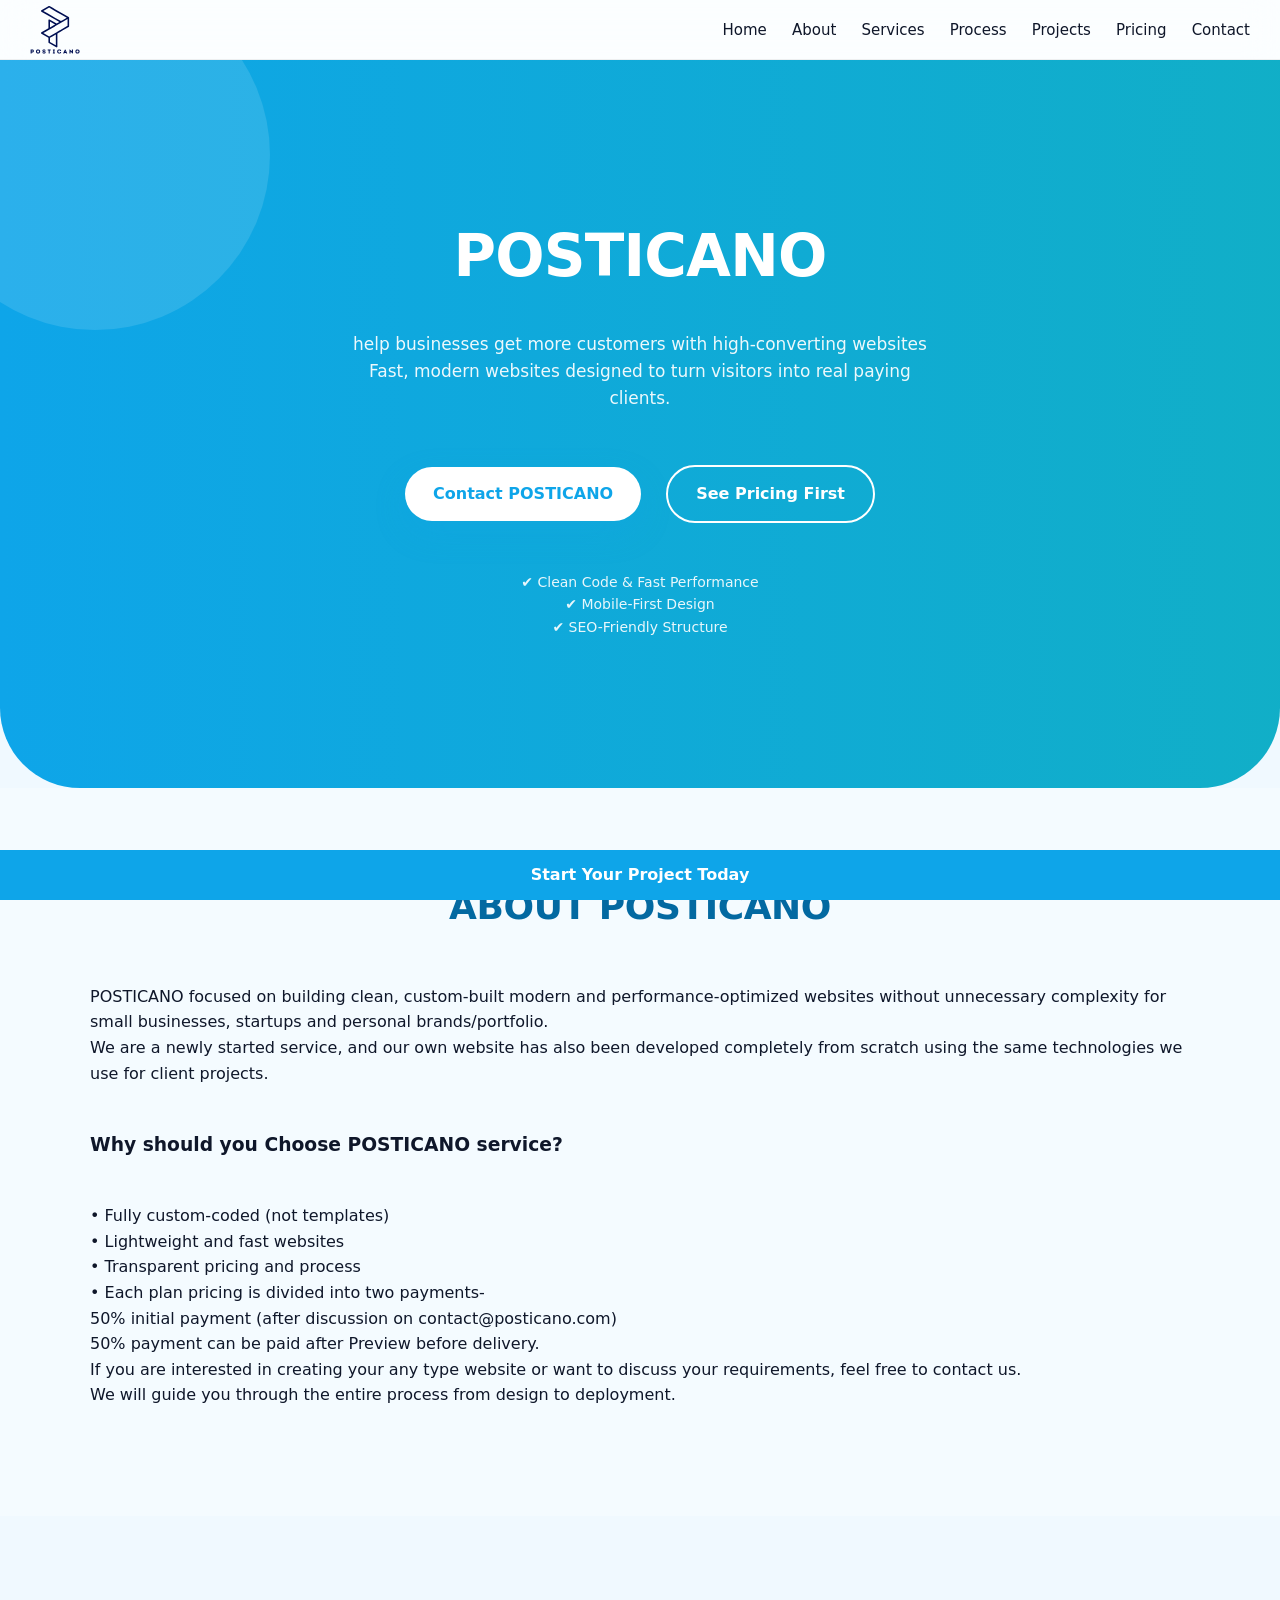
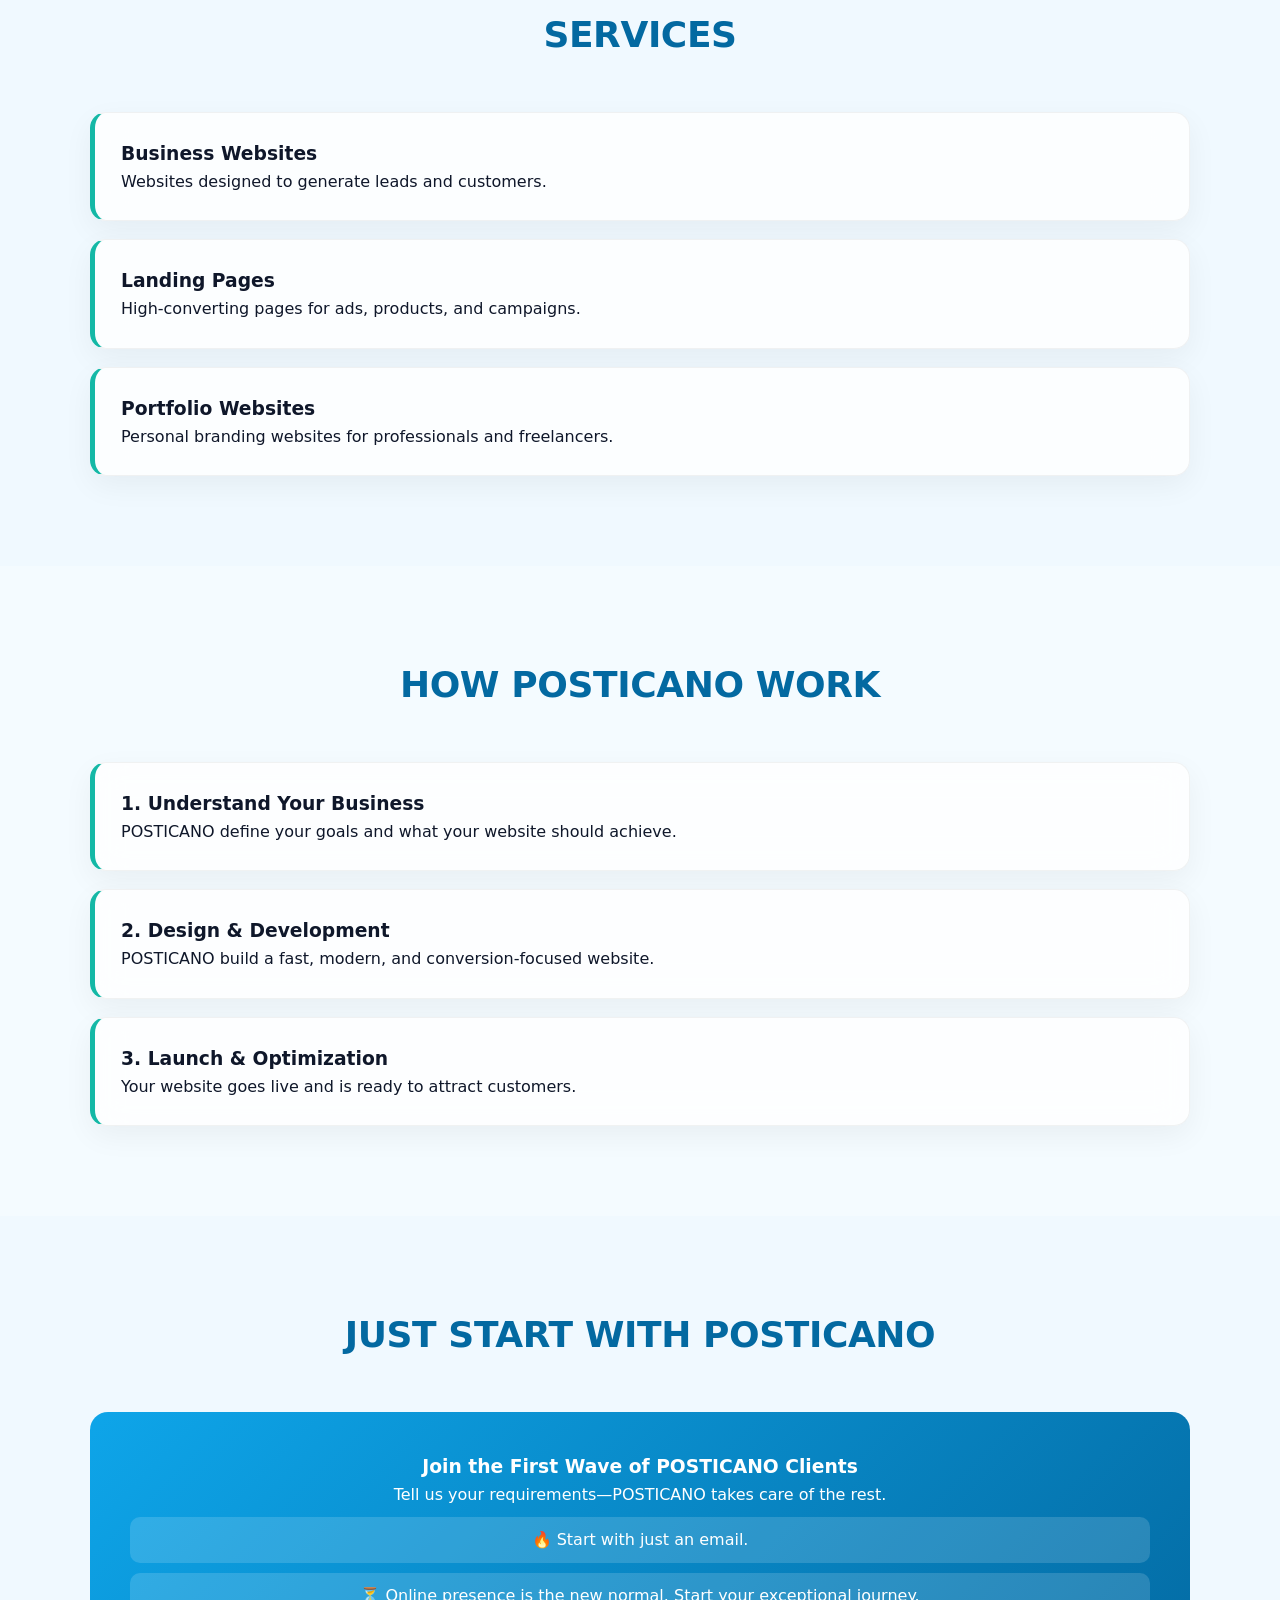
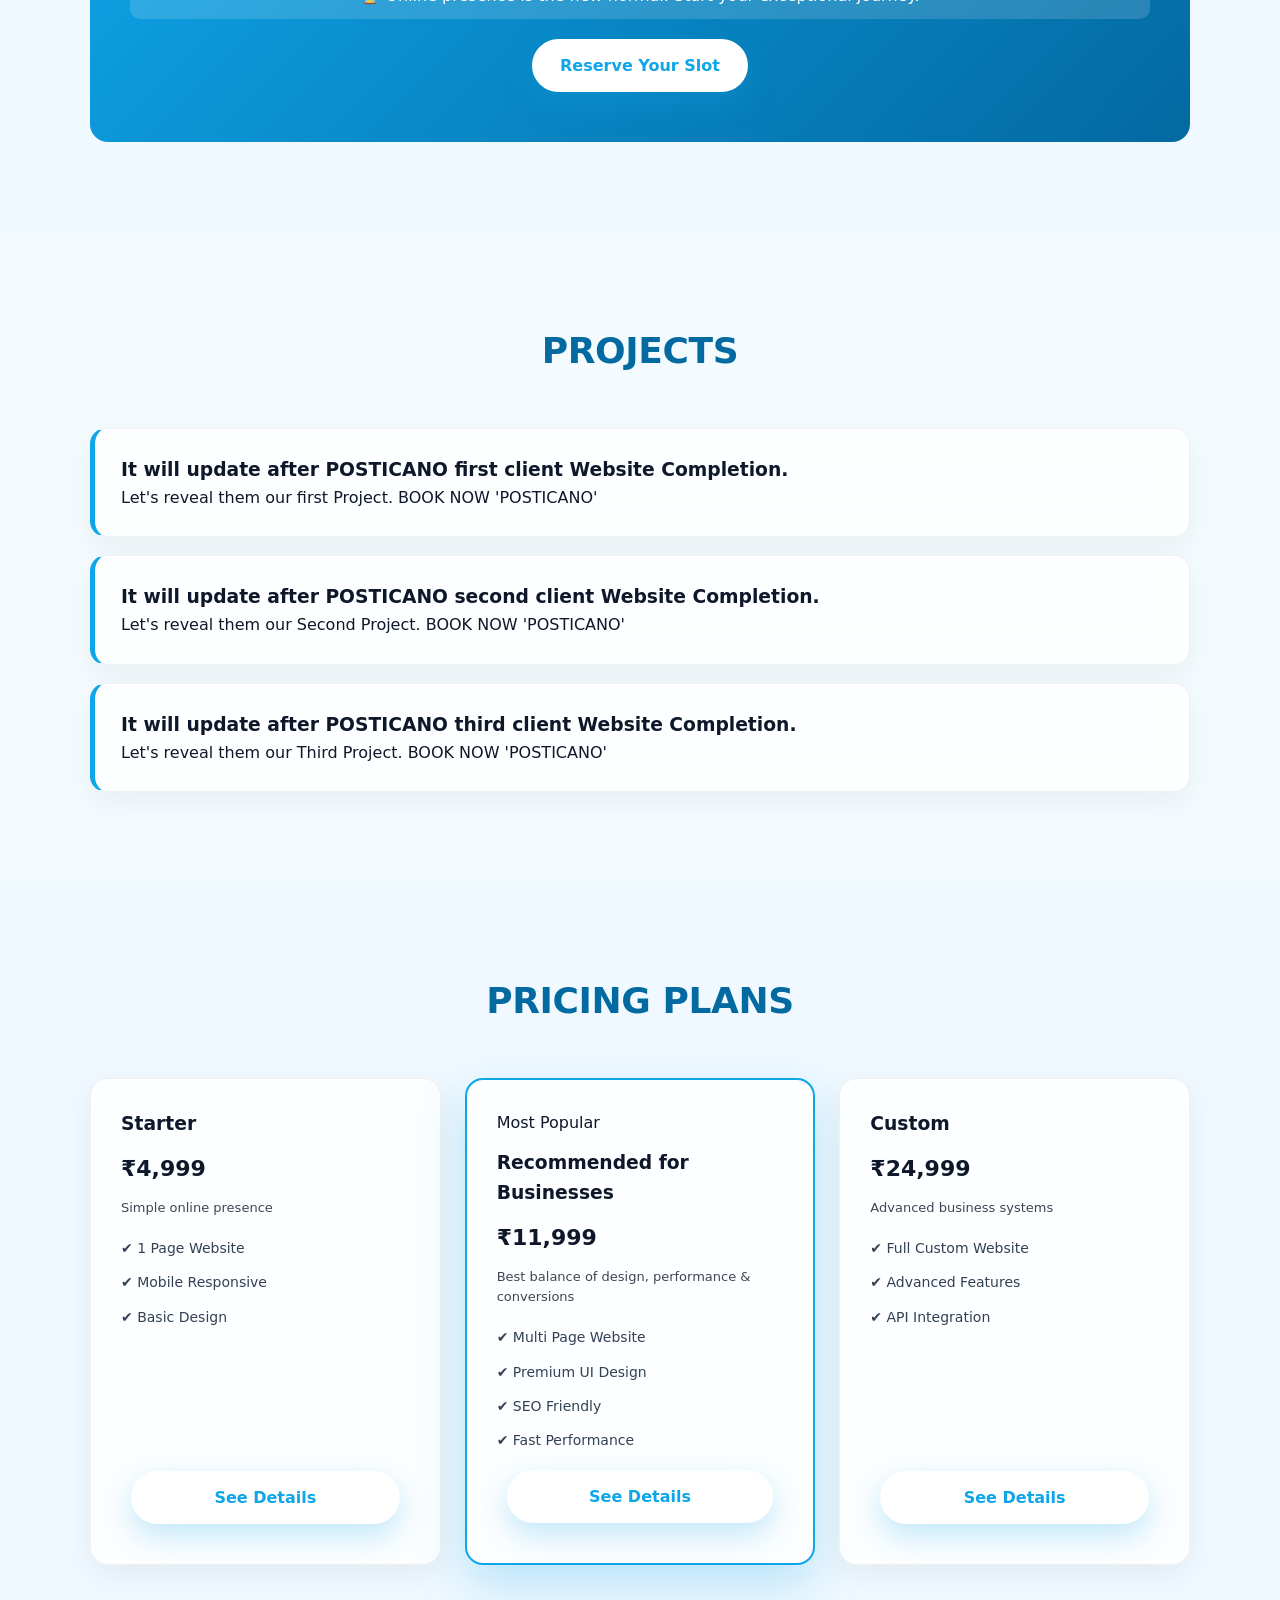
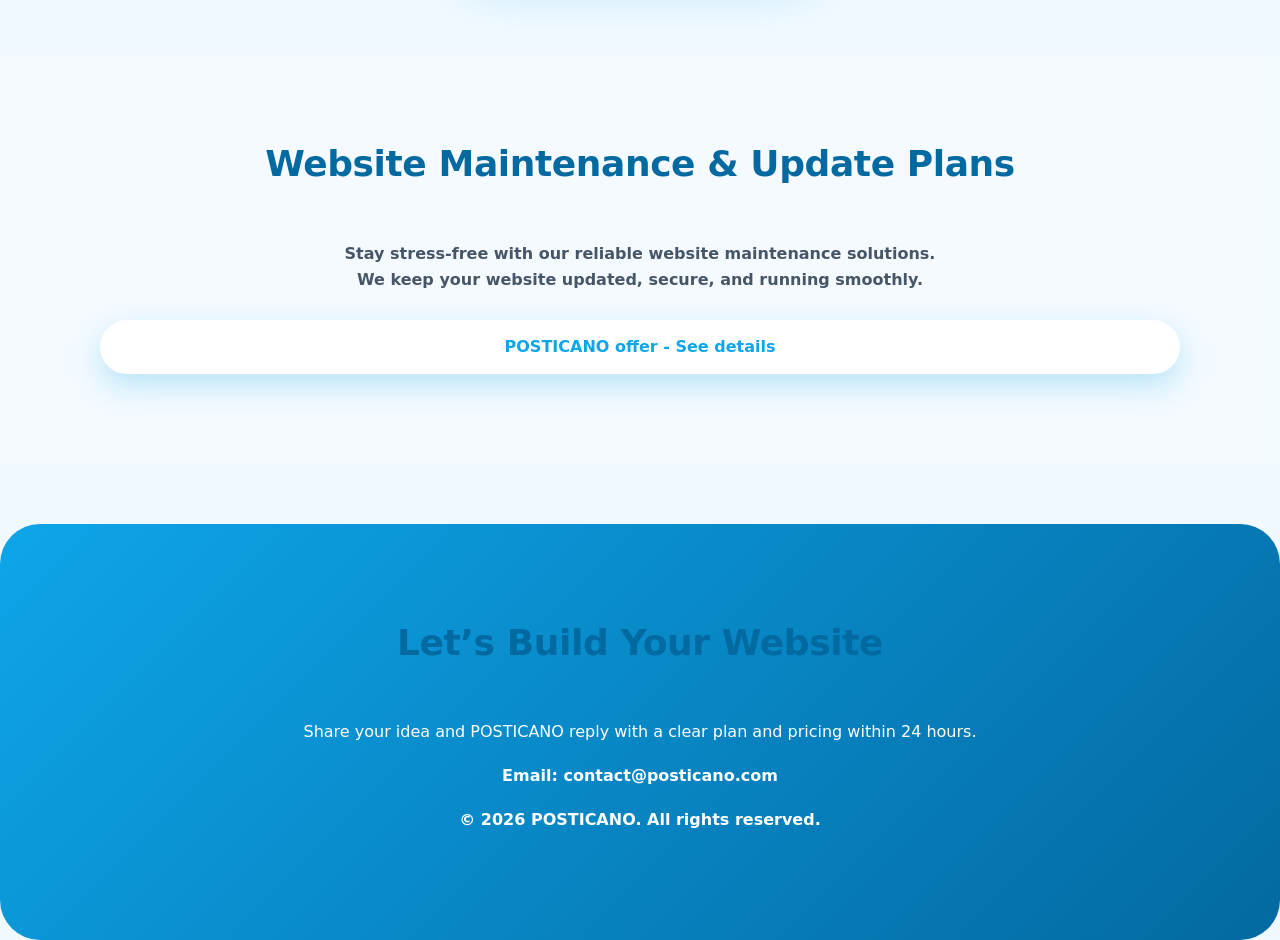
==== commit aca62c6f: "Update index.html" ====
--- a/index.html
+++ b/index.html
@@ -276,7 +276,7 @@
         <b>Stay stress-free with our reliable website maintenance solutions. We keep your website updated, secure, and running smoothly.</b>
       </p>
 
-      <a href="offer.html" class="btn primary"><b>POSTICANO Introductory offer - See details</b></a>
+      <a href="offer.html" class="btn primary"><b>POSTICANO offer - See details</b></a>
 
     </div>
   </section>
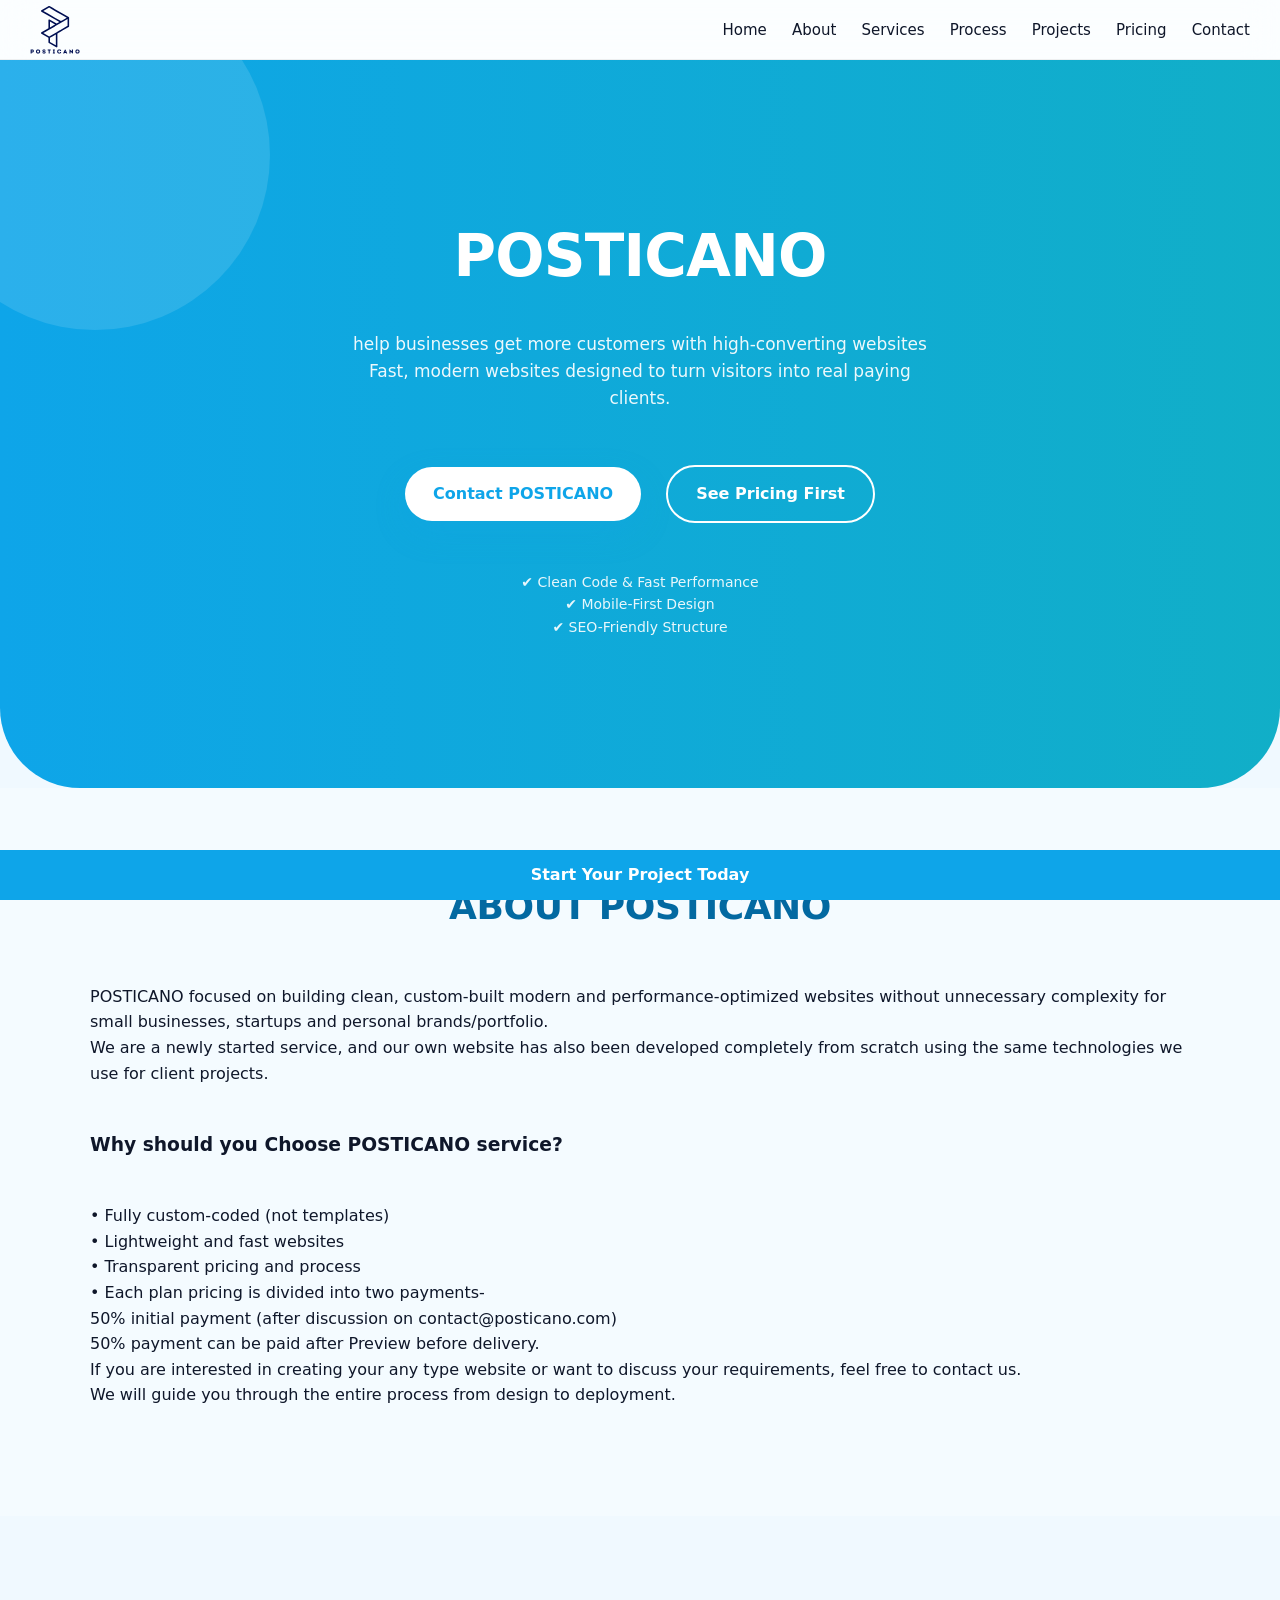
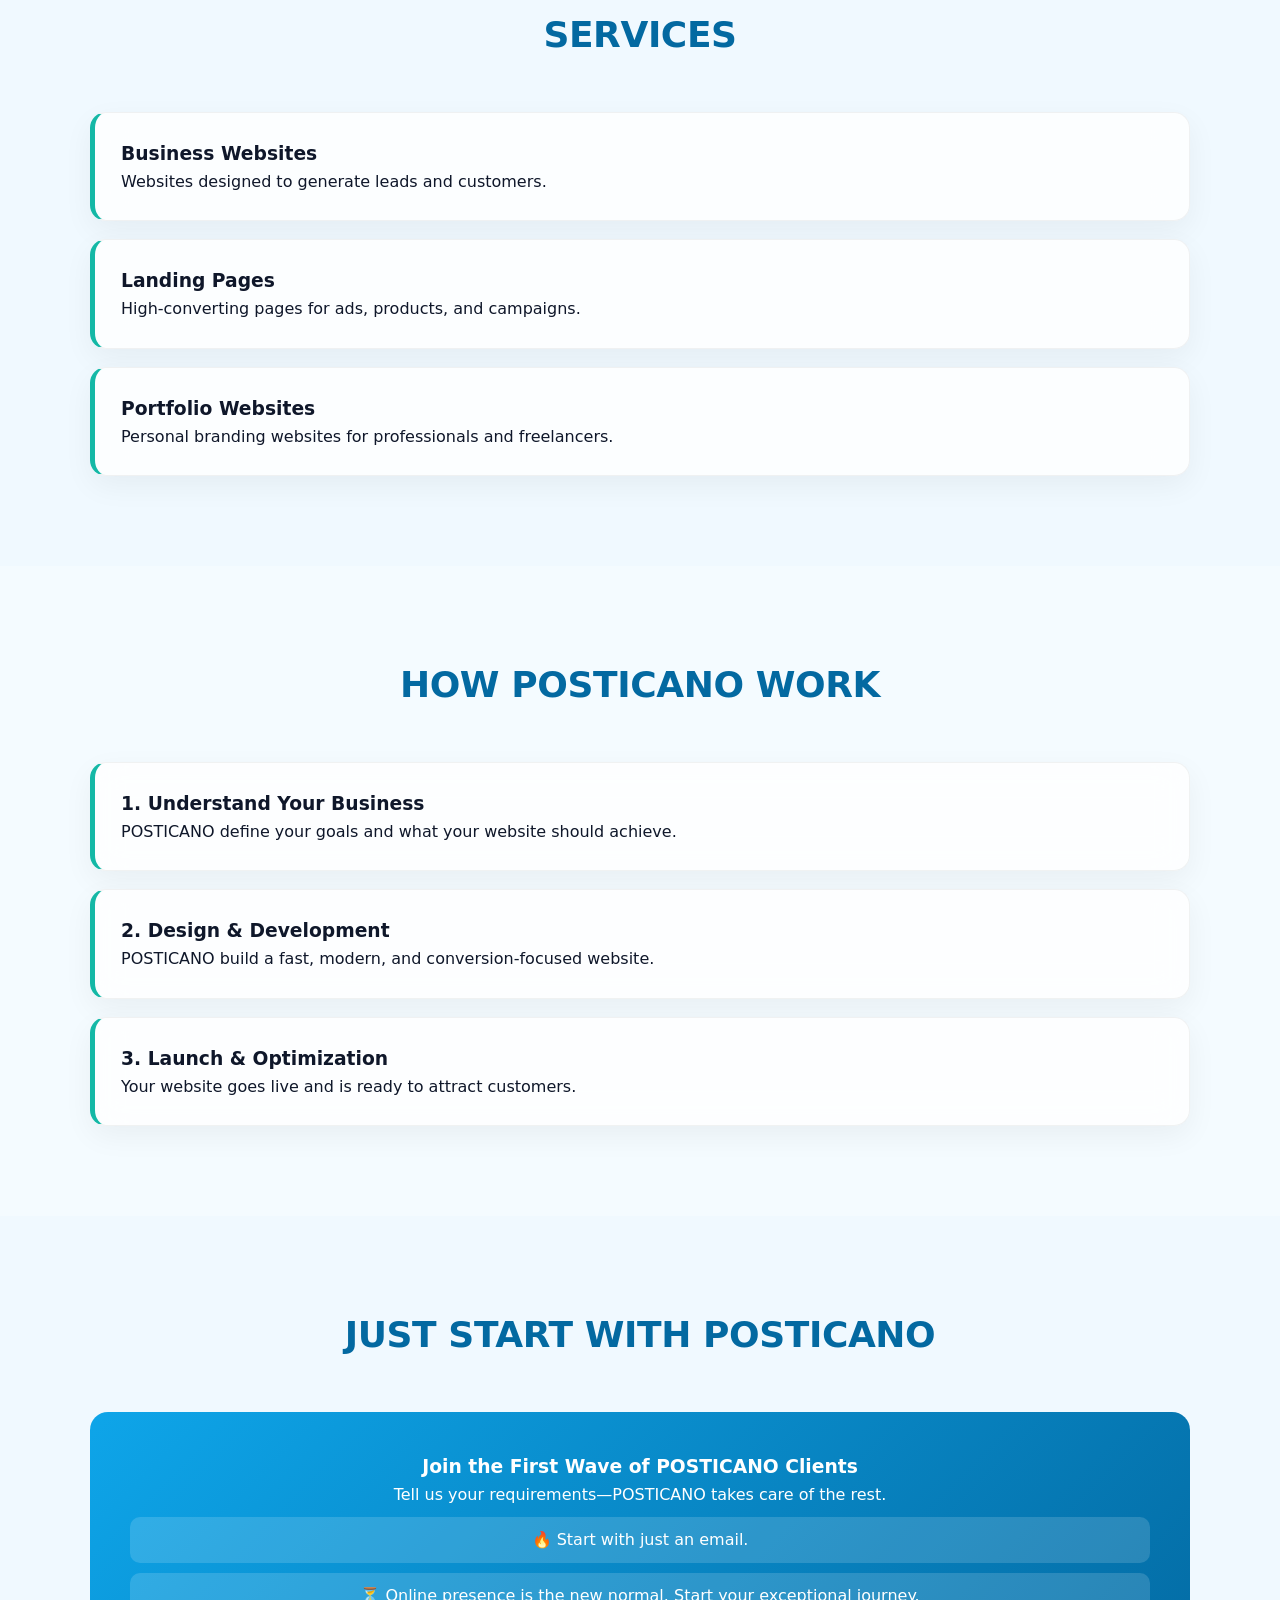
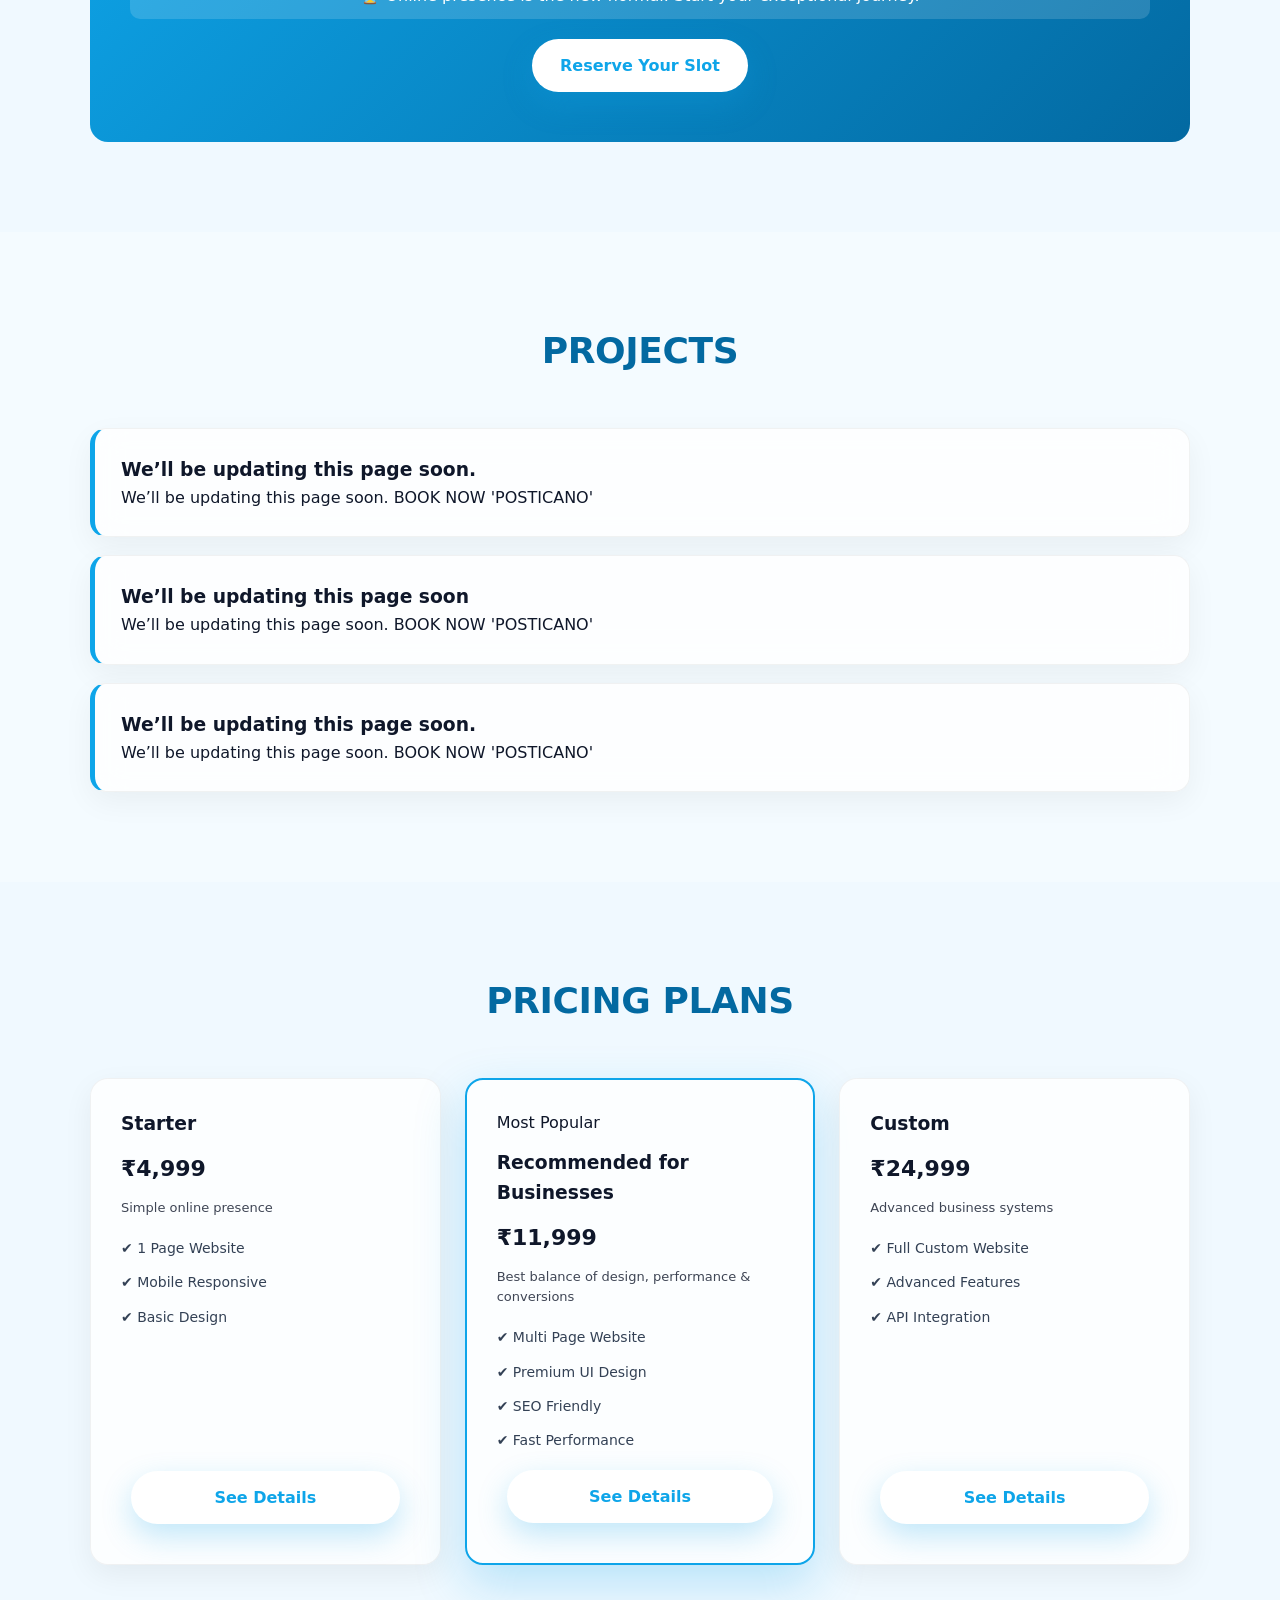
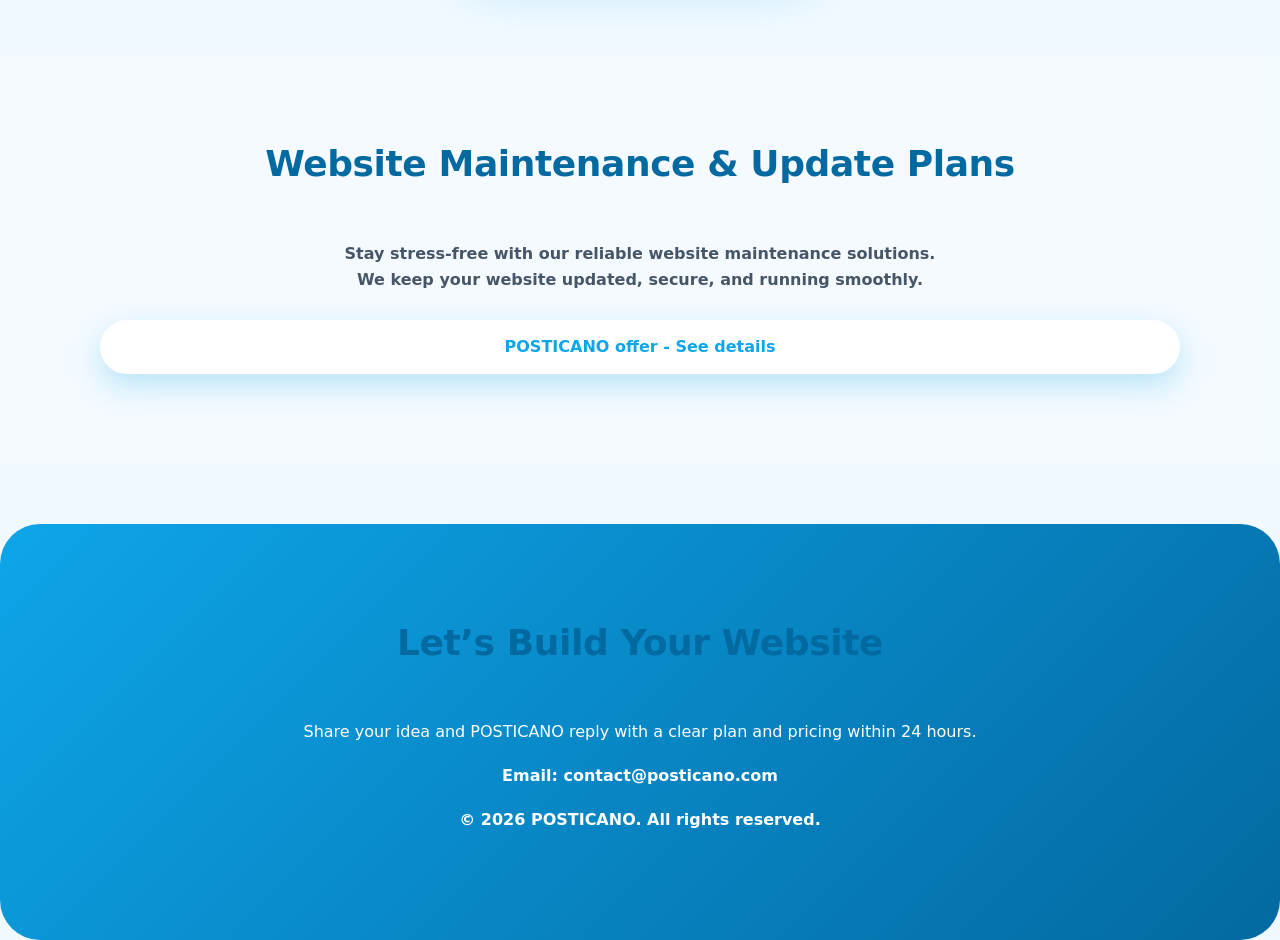
==== commit a1757487: "Update index.html" ====
--- a/index.html
+++ b/index.html
@@ -187,18 +187,18 @@
       <h2>PROJECTS</h2>
 
       <div class="project-card reveal">
-        <h3>It will update after POSTICANO first client Website Completion.</h3>
-        <p>Let's reveal them our first Project. BOOK NOW   'POSTICANO'</p>
+        <h3>We’ll be updating this page soon.</h3>
+        <p>We’ll be updating this page soon. BOOK NOW   'POSTICANO'</p>
       </div>
 
       <div class="project-card reveal">
-        <h3>It will update after POSTICANO second client Website Completion.</h3>
-        <p>Let's reveal them our Second Project. BOOK NOW   'POSTICANO'</p>
+        <h3>We’ll be updating this page soon</h3>
+        <p>We’ll be updating this page soon. BOOK NOW   'POSTICANO'</p>
       </div>
 
       <div class="project-card reveal">
-        <h3>It will update after POSTICANO third client Website Completion.</h3>
-        <p>Let's reveal them our Third Project. BOOK NOW   'POSTICANO'</p>
+        <h3>We’ll be updating this page soon.</h3>
+        <p>We’ll be updating this page soon. BOOK NOW   'POSTICANO'</p>
       </div>
 
     </div>
